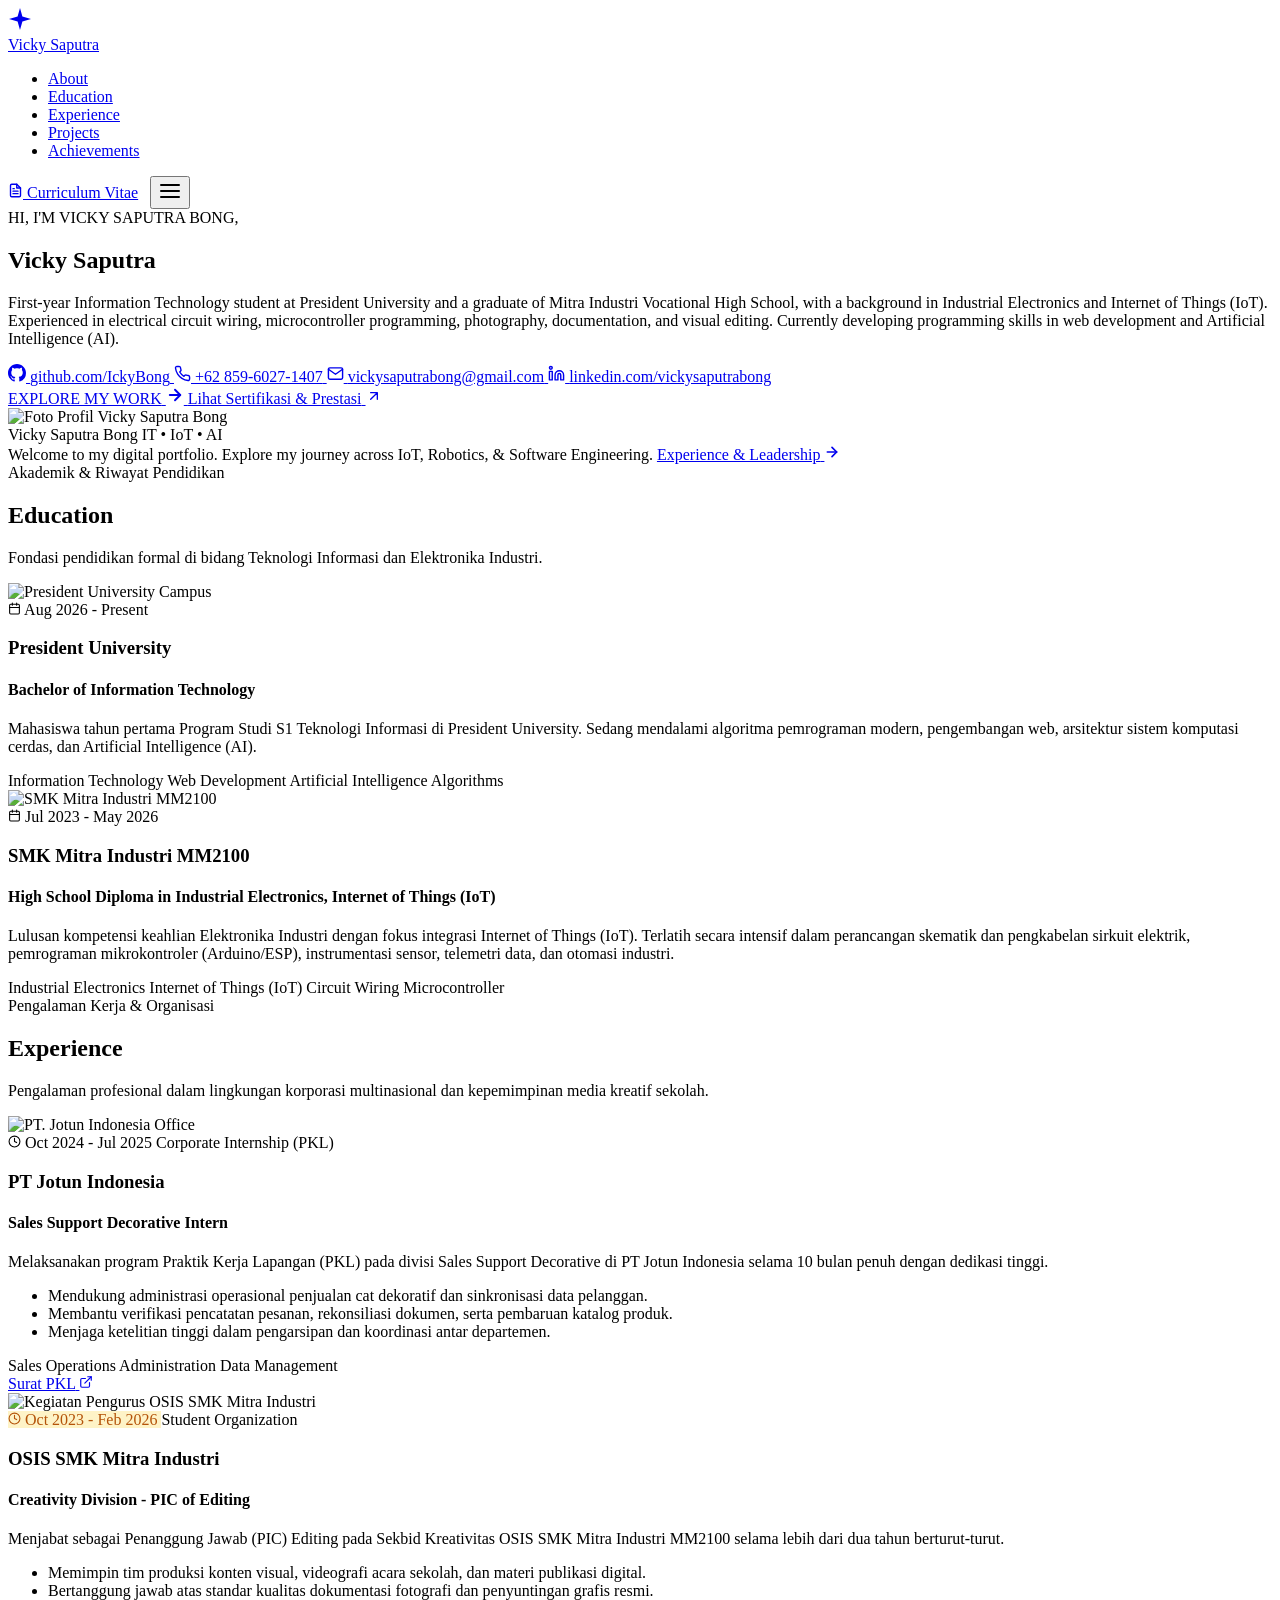
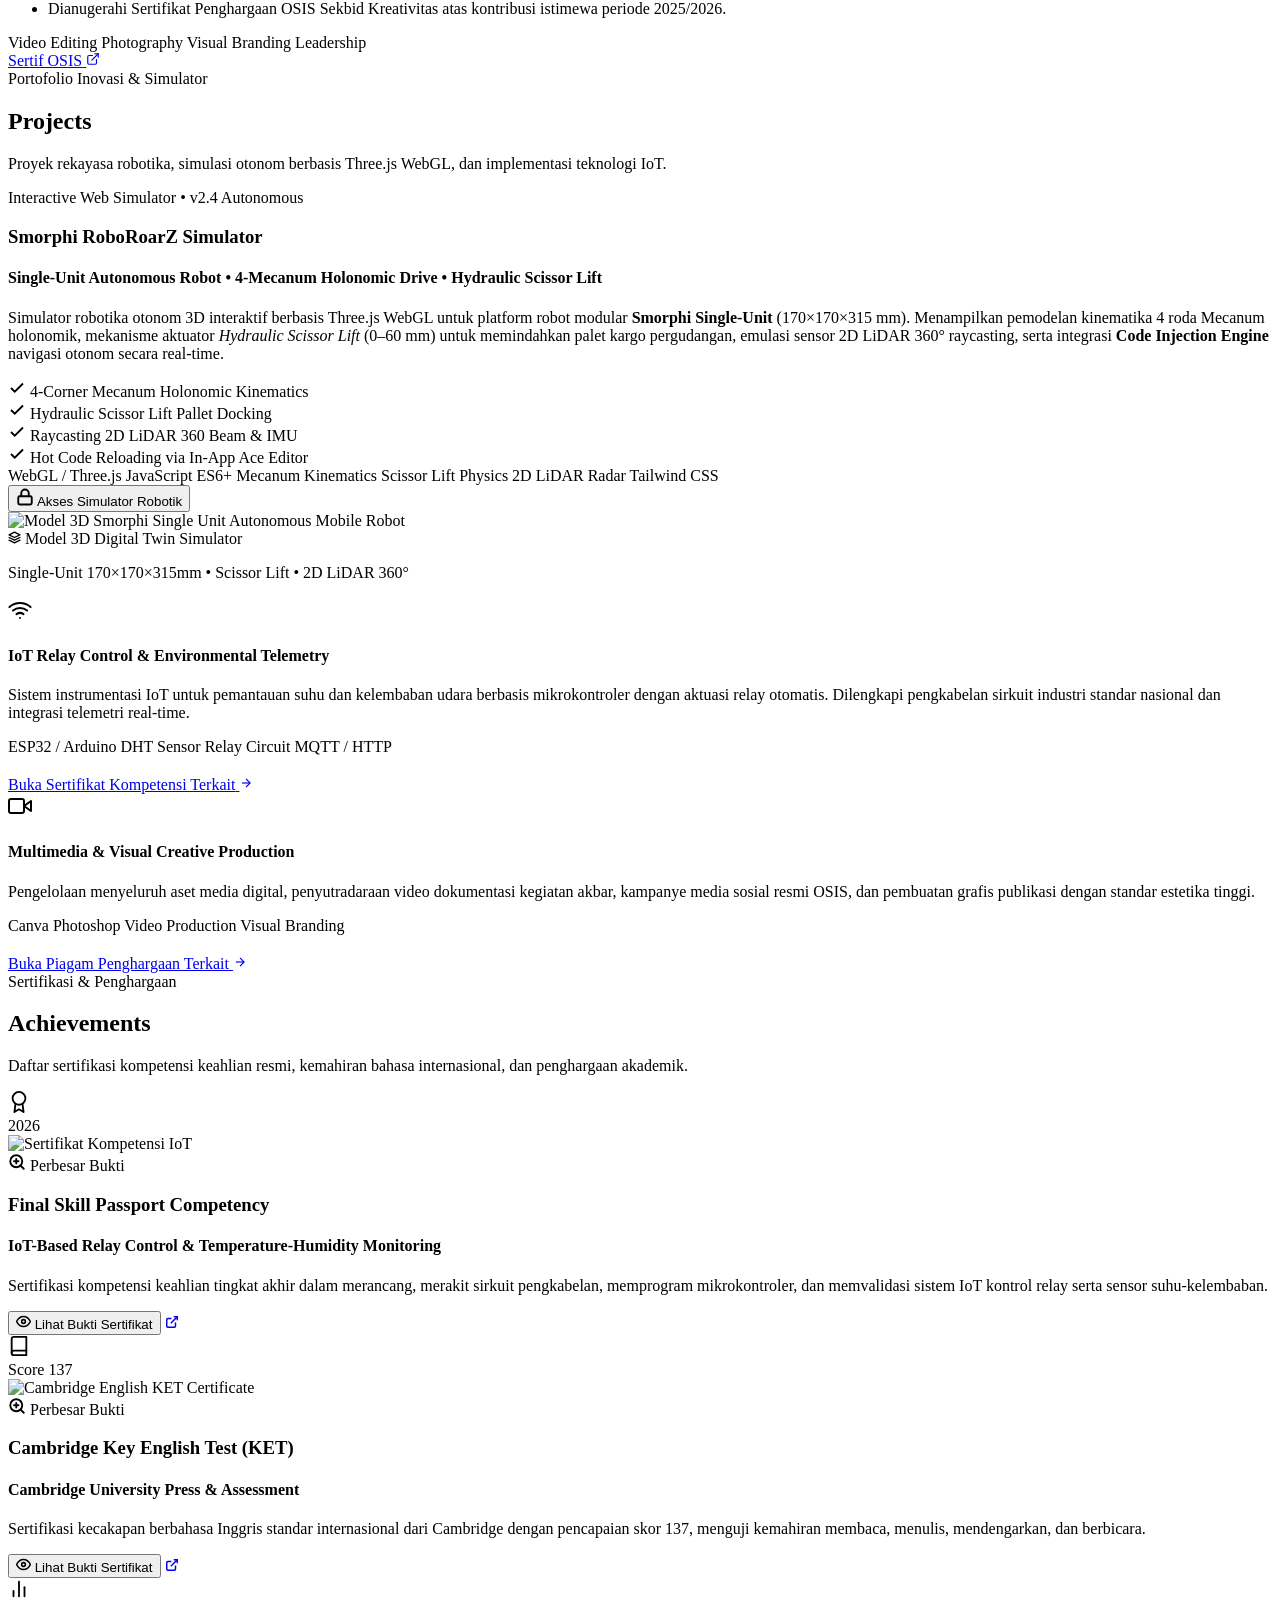
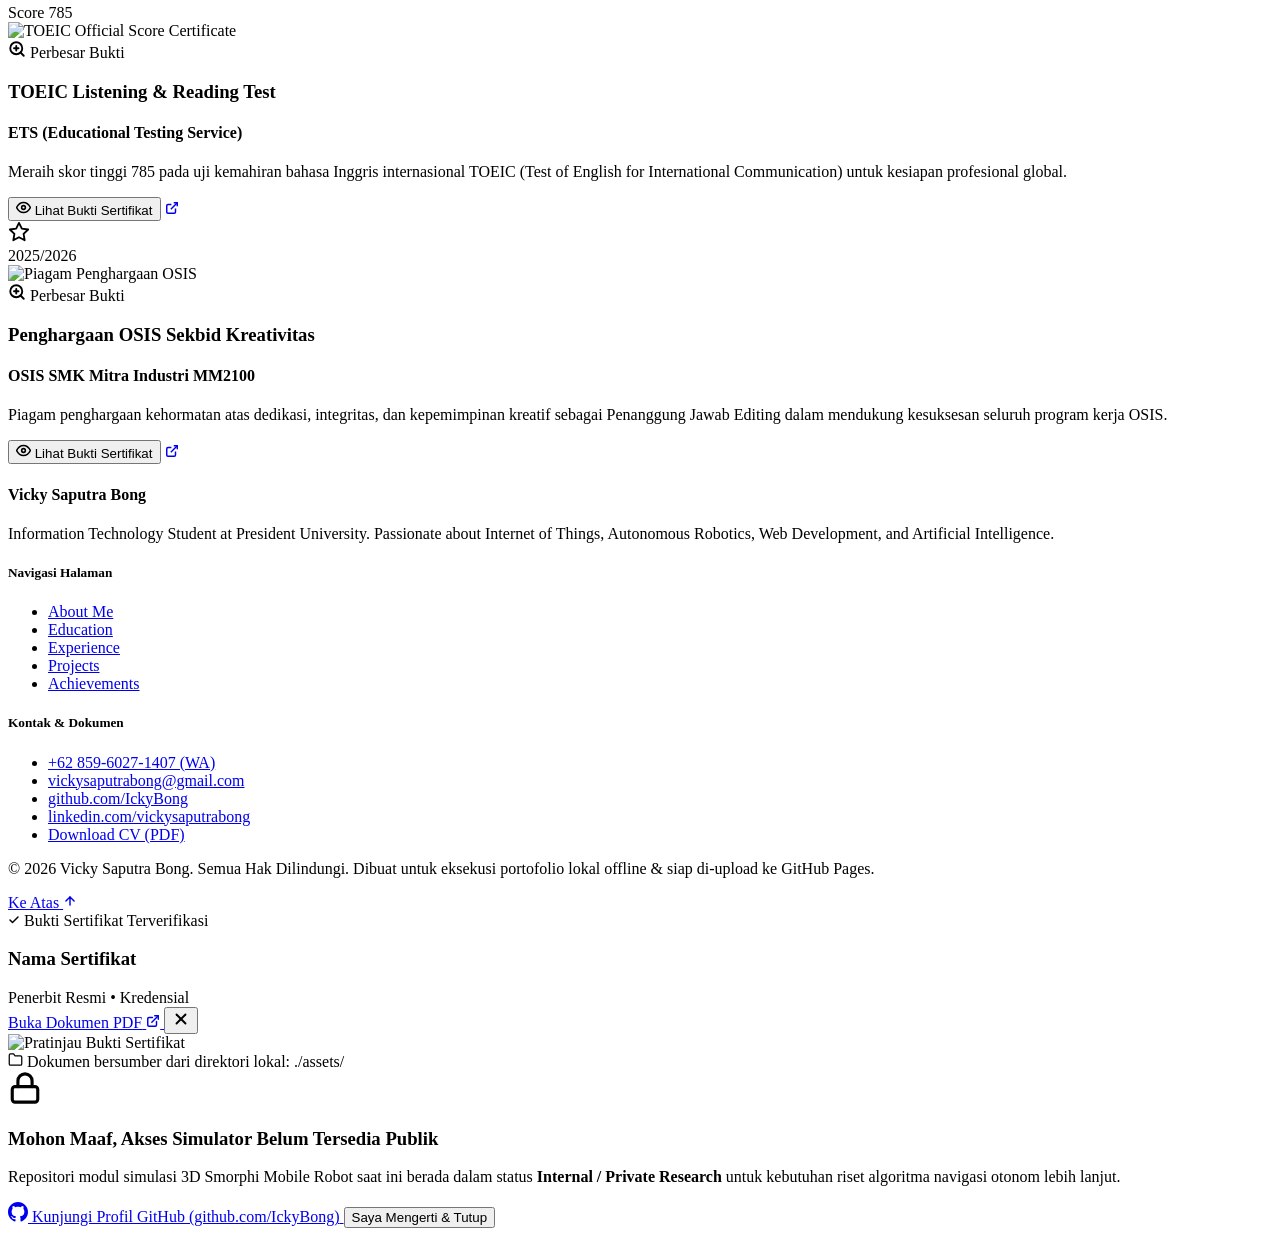
==== index.html @ eae45601 "Rename Portofolio_Vicky/index.html to index.html" ====
﻿<!DOCTYPE html>
<html lang="id">
<head>
  <meta charset="UTF-8">
  <meta name="viewport" content="width=device-width, initial-scale=1.0">
  <title>Vicky Saputra Bong | Portfolio</title>
  
  
  <meta name="description" content="Portfolio Website Vicky Saputra Bong - Information Technology student at President University with background in Industrial Electronics, IoT, Robotics, and Web Development.">
  <meta name="author" content="Vicky Saputra Bong">

  
  <link rel="preconnect" href="https://fonts.googleapis.com">
  <link rel="preconnect" href="https://fonts.gstatic.com" crossorigin>
  <link href="https://fonts.googleapis.com/css2?family=Plus+Jakarta+Sans:wght@400;500;600;700;800;900&display=swap" rel="stylesheet">

  
  <link rel="stylesheet" href="style.css">
</head>
<body>

  
  <nav class="navbar" id="mainNavbar">
    <div class="container nav-container">
      
      <a href="#about" class="nav-brand" title="Vicky Saputra Bong">
        <div class="brand-icon">
          
          <svg width="24" height="24" viewBox="0 0 24 24" fill="currentColor">
            <path d="M12 0L14.4 8.6L23 11L14.4 13.4L12 22L9.6 13.4L1 11L9.6 8.6L12 0Z"/>
          </svg>
        </div>
        <span>Vicky Saputra</span>
      </a>

      
      <ul class="nav-menu" id="navMenu">
        <li><a href="#about" class="nav-link active">About</a></li>
        <li><a href="#education" class="nav-link">Education</a></li>
        <li><a href="#experience" class="nav-link">Experience</a></li>
        <li><a href="#projects" class="nav-link">Projects</a></li>
        <li><a href="#achievements" class="nav-link">Achievements</a></li>
      </ul>

      
      <div style="display: flex; align-items: center; gap: 0.75rem;">
        <a href="./assets/CV.pdf" target="_blank" class="nav-cta-btn" title="Lihat Curriculum Vitae (PDF)">
          <svg width="15" height="15" viewBox="0 0 24 24" fill="none" stroke="currentColor" stroke-width="2.2" stroke-linecap="round" stroke-linejoin="round">
            <path d="M14 2H6a2 2 0 0 0-2 2v16a2 2 0 0 0 2 2h12a2 2 0 0 0 2-2V8z"/>
            <polyline points="14 2 14 8 20 8"/>
            <line x1="16" y1="13" x2="8" y2="13"/>
            <line x1="16" y1="17" x2="8" y2="17"/>
            <polyline points="10 9 9 9 8 9"/>
          </svg>
          <span>Curriculum Vitae</span>
        </a>

        
        <button class="mobile-toggle" id="mobileToggle" aria-label="Toggle navigation menu">
          <svg width="24" height="24" viewBox="0 0 24 24" fill="none" stroke="currentColor" stroke-width="2" stroke-linecap="round" stroke-linejoin="round">
            <line x1="3" y1="12" x2="21" y2="12"/>
            <line x1="3" y1="6" x2="21" y2="6"/>
            <line x1="3" y1="18" x2="21" y2="18"/>
          </svg>
        </button>
      </div>
    </div>
  </nav>

  
  <section class="hero-section" id="about">
    
    <div class="hero-star-accent" aria-hidden="true"></div>
    <div class="hero-star-accent-tail" aria-hidden="true"></div>

    <div class="container hero-grid">
      
      <div class="hero-content">
        <span class="hero-pretitle">HI, I'M VICKY SAPUTRA BONG,</span>
        <h1 class="hero-title">Vicky Saputra</h1>
        <p class="hero-description">
          First-year Information Technology student at President University and a graduate of Mitra Industri Vocational High School, with a background in Industrial Electronics and Internet of Things (IoT). Experienced in electrical circuit wiring, microcontroller programming, photography, documentation, and visual editing. Currently developing programming skills in web development and Artificial Intelligence (AI).
        </p>

        
        <div class="hero-contact-row">
          
          <a href="https://github.com/IckyBong" target="_blank" class="contact-pill" title="Kunjungi Profil GitHub">
            <svg width="18" height="18" viewBox="0 0 24 24" fill="currentColor">
              <path d="M12 0C5.37 0 0 5.37 0 12c0 5.31 3.435 9.795 8.205 11.385.6.105.825-.255.825-.57 0-.285-.015-1.23-.015-2.235-3.015.555-3.795-.735-4.035-1.41-.135-.345-.72-1.41-1.23-1.695-.42-.225-1.02-.78-.015-.795.945-.015 1.62.87 1.845 1.23 1.08 1.815 2.805 1.305 3.495.99.105-.78.42-1.305.765-1.605-2.67-.3-5.46-1.335-5.46-5.925 0-1.305.465-2.385 1.23-3.225-.12-.3-.54-1.53.12-3.18 0 0 1.005-.315 3.3 1.23.96-.27 1.98-.405 3-.405s2.04.135 3 .405c2.295-1.56 3.3-1.23 3.3-1.23.66 1.65.24 2.88.12 3.18.765.84 1.23 1.905 1.23 3.225 0 4.605-2.805 5.625-5.475 5.925.435.375.81 1.095.81 2.22 0 1.605-.015 2.895-.015 3.3 0 .315.225.69.825.57A12.02 12.02 0 0024 12c0-6.63-5.37-12-12-12z"/>
            </svg>
            <span>github.com/IckyBong</span>
          </a>

          
          <a href="https://wa.me/6285960271407" target="_blank" class="contact-pill" title="Hubungi via WhatsApp / Telepon">
            <svg width="17" height="17" viewBox="0 0 24 24" fill="none" stroke="currentColor" stroke-width="2" stroke-linecap="round" stroke-linejoin="round">
              <path d="M22 16.92v3a2 2 0 0 1-2.18 2 19.79 19.79 0 0 1-8.63-3.07 19.5 19.5 0 0 1-6-6 19.79 19.79 0 0 1-3.07-8.67A2 2 0 0 1 4.11 2h3a2 2 0 0 1 2 1.72 12.84 12.84 0 0 0 .7 2.81 2 2 0 0 1-.45 2.11L8.09 9.91a16 16 0 0 0 6 6l1.27-1.27a2 2 0 0 1 2.11-.45 12.84 12.84 0 0 0 2.81.7A2 2 0 0 1 22 16.92z"/>
            </svg>
            <span>+62 859-6027-1407</span>
          </a>

          
          <a href="mailto:vickysaputrabong@gmail.com" class="contact-pill" title="Kirim Email">
            <svg width="17" height="17" viewBox="0 0 24 24" fill="none" stroke="currentColor" stroke-width="2" stroke-linecap="round" stroke-linejoin="round">
              <path d="M4 4h16c1.1 0 2 .9 2 2v12c0 1.1-.9 2-2 2H4c-1.1 0-2-.9-2-2V6c0-1.1.9-2 2-2z"/>
              <polyline points="22,6 12,13 2,6"/>
            </svg>
            <span>vickysaputrabong@gmail.com</span>
          </a>

          
          <a href="https://linkedin.com/vickysaputrabong" target="_blank" class="contact-pill" title="Kunjungi Profil LinkedIn">
            <svg width="17" height="17" viewBox="0 0 24 24" fill="none" stroke="currentColor" stroke-width="2" stroke-linecap="round" stroke-linejoin="round">
              <path d="M16 8a6 6 0 0 1 6 6v7h-4v-7a2 2 0 0 0-2-2 2 2 0 0 0-2 2v7h-4v-7a6 6 0 0 1 6-6z"/>
              <rect x="2" y="9" width="4" height="12"/>
              <circle cx="4" cy="4" r="2"/>
            </svg>
            <span>linkedin.com/vickysaputrabong</span>
          </a>
        </div>

        
        <div class="hero-cta-group">
          <a href="#projects" class="btn-primary-dark">
            <span>EXPLORE MY WORK</span>
            <svg width="18" height="18" viewBox="0 0 24 24" fill="none" stroke="currentColor" stroke-width="2.5" stroke-linecap="round" stroke-linejoin="round">
              <line x1="5" y1="12" x2="19" y2="12"/>
              <polyline points="12 5 19 12 12 19"/>
            </svg>
          </a>

          <a href="#achievements" class="btn-link-action">
            <span>Lihat Sertifikasi & Prestasi</span>
            <svg width="16" height="16" viewBox="0 0 24 24" fill="none" stroke="currentColor" stroke-width="2" stroke-linecap="round" stroke-linejoin="round">
              <path d="M7 17l9.2-9.2M17 17V7H7"/>
            </svg>
          </a>
        </div>
      </div>

      
      <div class="hero-photo-wrapper">
        <div class="photo-card-tilt">
          <div class="photo-img-container">
            
            <img 
              src="./assets/Foto Vicky.jpg" 
              alt="Foto Profil Vicky Saputra Bong" 
              class="profile-img"
              onerror="this.onerror=null; this.src='./assets/Foto Vicky.jpeg';"
            />
          </div>
          <div class="photo-badge-label">
            <span class="name">Vicky Saputra Bong</span>
            <span class="badge">IT &bull; IoT &bull; AI</span>
          </div>
        </div>
      </div>
    </div>
  </section>

  
  <div class="banner-ribbon">
    <div class="container banner-ribbon-content">
      <span>Welcome to my digital portfolio. Explore my journey across IoT, Robotics, &amp; Software Engineering.</span>
      <a href="#experience" class="banner-link">
        <span>Experience &amp; Leadership</span>
        <svg width="16" height="16" viewBox="0 0 24 24" fill="none" stroke="currentColor" stroke-width="2.5" stroke-linecap="round" stroke-linejoin="round">
          <line x1="5" y1="12" x2="19" y2="12"/>
          <polyline points="12 5 19 12 12 19"/>
        </svg>
      </a>
    </div>
  </div>

  
  <section class="section-education" id="education">
    <div class="container">
      <div class="section-header">
        <span class="section-tag">Akademik &amp; Riwayat Pendidikan</span>
        <h2 class="section-title">Education</h2>
        <p class="section-subtitle">Fondasi pendidikan formal di bidang Teknologi Informasi dan Elektronika Industri.</p>
      </div>

      <div class="education-grid">
        
        <article class="edu-card">
          <div class="edu-img-wrap">
            
            <img 
              src="./assets/President University.png" 
              alt="President University Campus" 
              class="edu-img"
              onerror="this.onerror=null; this.src='./assets/President University.jpg';"
            />
          </div>
          <div class="edu-body">
            <span class="edu-time-badge">
              <svg width="13" height="13" viewBox="0 0 24 24" fill="none" stroke="currentColor" stroke-width="2" stroke-linecap="round" stroke-linejoin="round">
                <rect x="3" y="4" width="18" height="18" rx="2" ry="2"/>
                <line x1="16" y1="2" x2="16" y2="6"/>
                <line x1="8" y1="2" x2="8" y2="6"/>
                <line x1="3" y1="10" x2="21" y2="10"/>
              </svg>
              Aug 2026 - Present
            </span>
            <h3 class="edu-title">President University</h3>
            <h4 class="edu-degree">Bachelor of Information Technology</h4>
            <p class="edu-desc">
              Mahasiswa tahun pertama Program Studi S1 Teknologi Informasi di President University. Sedang mendalami algoritma pemrograman modern, pengembangan web, arsitektur sistem komputasi cerdas, dan Artificial Intelligence (AI).
            </p>
            <div class="skills-pill-group">
              <span class="skill-pill">Information Technology</span>
              <span class="skill-pill">Web Development</span>
              <span class="skill-pill">Artificial Intelligence</span>
              <span class="skill-pill">Algorithms</span>
            </div>
          </div>
        </article>

        
        <article class="edu-card">
          <div class="edu-img-wrap">
            
            <img 
              src="./assets/SMK Mitra Industri MM2100.jpeg" 
              alt="SMK Mitra Industri MM2100" 
              class="edu-img"
              onerror="this.onerror=null; this.src='./assets/SMK Mitra Industri MM2100.jpg';"
            />
          </div>
          <div class="edu-body">
            <span class="edu-time-badge">
              <svg width="13" height="13" viewBox="0 0 24 24" fill="none" stroke="currentColor" stroke-width="2" stroke-linecap="round" stroke-linejoin="round">
                <rect x="3" y="4" width="18" height="18" rx="2" ry="2"/>
                <line x1="16" y1="2" x2="16" y2="6"/>
                <line x1="8" y1="2" x2="8" y2="6"/>
                <line x1="3" y1="10" x2="21" y2="10"/>
              </svg>
              Jul 2023 - May 2026
            </span>
            <h3 class="edu-title">SMK Mitra Industri MM2100</h3>
            <h4 class="edu-degree">High School Diploma in Industrial Electronics, Internet of Things (IoT)</h4>
            <p class="edu-desc">
              Lulusan kompetensi keahlian Elektronika Industri dengan fokus integrasi Internet of Things (IoT). Terlatih secara intensif dalam perancangan skematik dan pengkabelan sirkuit elektrik, pemrograman mikrokontroler (Arduino/ESP), instrumentasi sensor, telemetri data, dan otomasi industri.
            </p>
            <div class="skills-pill-group">
              <span class="skill-pill">Industrial Electronics</span>
              <span class="skill-pill">Internet of Things (IoT)</span>
              <span class="skill-pill">Circuit Wiring</span>
              <span class="skill-pill">Microcontroller</span>
            </div>
          </div>
        </article>
      </div>
    </div>
  </section>

  
  <section class="section-experience" id="experience">
    <div class="container">
      <div class="section-header">
        <span class="section-tag">Pengalaman Kerja &amp; Organisasi</span>
        <h2 class="section-title">Experience</h2>
        <p class="section-subtitle">Pengalaman profesional dalam lingkungan korporasi multinasional dan kepemimpinan media kreatif sekolah.</p>
      </div>

      <div class="experience-grid">
        
        <article class="exp-card">
          <div class="exp-img-wrap">
            
            <img 
              src="./assets/PT. Jotun Indonesia.png" 
              alt="PT. Jotun Indonesia Office" 
              class="exp-img"
              onerror="this.onerror=null; this.src='./assets/PT. Jotun Indonesia.jpg';"
            />
          </div>
          <div class="exp-body">
            <div class="exp-meta-header">
              <span class="exp-time-badge">
                <svg width="13" height="13" viewBox="0 0 24 24" fill="none" stroke="currentColor" stroke-width="2" stroke-linecap="round" stroke-linejoin="round">
                  <circle cx="12" cy="12" r="10"/>
                  <polyline points="12 6 12 12 16 14"/>
                </svg>
                Oct 2024 - Jul 2025
              </span>
              <span class="exp-type-tag">Corporate Internship (PKL)</span>
            </div>
            
            <h3 class="exp-org">PT Jotun Indonesia</h3>
            <h4 class="exp-role">Sales Support Decorative Intern</h4>
            <p class="exp-desc">
              Melaksanakan program Praktik Kerja Lapangan (PKL) pada divisi Sales Support Decorative di PT Jotun Indonesia selama 10 bulan penuh dengan dedikasi tinggi.
            </p>
            
            <ul class="exp-highlights">
              <li>Mendukung administrasi operasional penjualan cat dekoratif dan sinkronisasi data pelanggan.</li>
              <li>Membantu verifikasi pencatatan pesanan, rekonsiliasi dokumen, serta pembaruan katalog produk.</li>
              <li>Menjaga ketelitian tinggi dalam pengarsipan dan koordinasi antar departemen.</li>
            </ul>

            <div class="exp-footer">
              <div class="skills-pill-group">
                <span class="skill-pill">Sales Operations</span>
                <span class="skill-pill">Administration</span>
                <span class="skill-pill">Data Management</span>
              </div>
              
              <a href="./assets/Surat Keterangan PKL Vicky.pdf" target="_blank" class="exp-doc-link" title="Buka Surat Keterangan PKL PT Jotun">
                <span>Surat PKL</span>
                <svg width="14" height="14" viewBox="0 0 24 24" fill="none" stroke="currentColor" stroke-width="2" stroke-linecap="round" stroke-linejoin="round">
                  <path d="M18 13v6a2 2 0 0 1-2 2H5a2 2 0 0 1-2-2V8a2 2 0 0 1 2-2h6"/>
                  <polyline points="15 3 21 3 21 9"/>
                  <line x1="10" y1="14" x2="21" y2="3"/>
                </svg>
              </a>
            </div>
          </div>
        </article>

        
        <article class="exp-card">
          <div class="exp-img-wrap">
            
            <img 
              src="./assets/OSIS.jpeg" 
              alt="Kegiatan Pengurus OSIS SMK Mitra Industri" 
              class="exp-img"
              onerror="this.onerror=null; this.src='./assets/OSIS.jpg';"
            />
          </div>
          <div class="exp-body">
            <div class="exp-meta-header">
              <span class="exp-time-badge" style="background-color: #FEF3C7; color: #B45309;">
                <svg width="13" height="13" viewBox="0 0 24 24" fill="none" stroke="currentColor" stroke-width="2" stroke-linecap="round" stroke-linejoin="round">
                  <circle cx="12" cy="12" r="10"/>
                  <polyline points="12 6 12 12 16 14"/>
                </svg>
                Oct 2023 - Feb 2026
              </span>
              <span class="exp-type-tag">Student Organization</span>
            </div>
            
            <h3 class="exp-org">OSIS SMK Mitra Industri</h3>
            <h4 class="exp-role">Creativity Division - PIC of Editing</h4>
            <p class="exp-desc">
              Menjabat sebagai Penanggung Jawab (PIC) Editing pada Sekbid Kreativitas OSIS SMK Mitra Industri MM2100 selama lebih dari dua tahun berturut-turut.
            </p>
            
            <ul class="exp-highlights">
              <li>Memimpin tim produksi konten visual, videografi acara sekolah, dan materi publikasi digital.</li>
              <li>Bertanggung jawab atas standar kualitas dokumentasi fotografi dan penyuntingan grafis resmi.</li>
              <li>Dianugerahi Sertifikat Penghargaan OSIS Sekbid Kreativitas atas kontribusi istimewa periode 2025/2026.</li>
            </ul>

            <div class="exp-footer">
              <div class="skills-pill-group">
                <span class="skill-pill">Video Editing</span>
                <span class="skill-pill">Photography</span>
                <span class="skill-pill">Visual Branding</span>
                <span class="skill-pill">Leadership</span>
              </div>
              
              <a href="./assets/Sertif OSIS Vicky.pdf" target="_blank" class="exp-doc-link" title="Buka Sertifikat Penghargaan OSIS">
                <span>Sertif OSIS</span>
                <svg width="14" height="14" viewBox="0 0 24 24" fill="none" stroke="currentColor" stroke-width="2" stroke-linecap="round" stroke-linejoin="round">
                  <path d="M18 13v6a2 2 0 0 1-2 2H5a2 2 0 0 1-2-2V8a2 2 0 0 1 2-2h6"/>
                  <polyline points="15 3 21 3 21 9"/>
                  <line x1="10" y1="14" x2="21" y2="3"/>
                </svg>
              </a>
            </div>
          </div>
        </article>
      </div>
    </div>
  </section>

  
  <section class="section-projects" id="projects">
    <div class="container">
      <div class="section-header">
        <span class="section-tag yellow-tag">Portofolio Inovasi &amp; Simulator</span>
        <h2 class="section-title">Projects</h2>
        <p class="section-subtitle">Proyek rekayasa robotika, simulasi otonom berbasis Three.js WebGL, dan implementasi teknologi IoT.</p>
      </div>

      
      <div class="featured-project-card">
        
        <div class="proj-content">
          <div class="proj-status-badge">
            <span class="pulse-dot"></span>
            <span>Interactive Web Simulator &bull; v2.4 Autonomous</span>
          </div>

          <h3 class="proj-title">Smorphi RoboRoarZ Simulator</h3>
          <h4 class="proj-subtitle">Single-Unit Autonomous Robot &bull; 4-Mecanum Holonomic Drive &bull; Hydraulic Scissor Lift</h4>
          
          <p class="proj-desc">
            Simulator robotika otonom 3D interaktif berbasis Three.js WebGL untuk platform robot modular <strong>Smorphi Single-Unit</strong> (170&times;170&times;315 mm). Menampilkan pemodelan kinematika 4 roda Mecanum holonomik, mekanisme aktuator <em>Hydraulic Scissor Lift</em> (0&ndash;60 mm) untuk memindahkan palet kargo pergudangan, emulasi sensor 2D LiDAR 360&deg; raycasting, serta integrasi <strong>Code Injection Engine</strong> navigasi otonom secara real-time.
          </p>

          <div class="proj-features-grid">
            <div class="proj-feat-item">
              <svg width="18" height="18" viewBox="0 0 24 24" fill="none" stroke="currentColor" stroke-width="2.5">
                <polyline points="20 6 9 17 4 12"/>
              </svg>
              <span>4-Corner Mecanum Holonomic Kinematics</span>
            </div>
            <div class="proj-feat-item">
              <svg width="18" height="18" viewBox="0 0 24 24" fill="none" stroke="currentColor" stroke-width="2.5">
                <polyline points="20 6 9 17 4 12"/>
              </svg>
              <span>Hydraulic Scissor Lift Pallet Docking</span>
            </div>
            <div class="proj-feat-item">
              <svg width="18" height="18" viewBox="0 0 24 24" fill="none" stroke="currentColor" stroke-width="2.5">
                <polyline points="20 6 9 17 4 12"/>
              </svg>
              <span>Raycasting 2D LiDAR 360 Beam &amp; IMU</span>
            </div>
            <div class="proj-feat-item">
              <svg width="18" height="18" viewBox="0 0 24 24" fill="none" stroke="currentColor" stroke-width="2.5">
                <polyline points="20 6 9 17 4 12"/>
              </svg>
              <span>Hot Code Reloading via In-App Ace Editor</span>
            </div>
          </div>

          <div class="proj-tech-stack">
            <span class="proj-tech-tag">WebGL / Three.js</span>
            <span class="proj-tech-tag">JavaScript ES6+</span>
            <span class="proj-tech-tag">Mecanum Kinematics</span>
            <span class="proj-tech-tag">Scissor Lift Physics</span>
            <span class="proj-tech-tag">2D LiDAR Radar</span>
            <span class="proj-tech-tag">Tailwind CSS</span>
          </div>

          <div class="proj-action-group">
            
            <button 
              type="button" 
              class="btn-launch-sim" 
              onclick="openSimulatorNoticeModal()"
              title="Informasi Status Akses Simulator"
            >
              <svg width="18" height="18" viewBox="0 0 24 24" fill="none" stroke="currentColor" stroke-width="2.5" stroke-linecap="round" stroke-linejoin="round">
                <rect x="3" y="11" width="18" height="11" rx="2" ry="2"/>
                <path d="M7 11V7a5 5 0 0 1 10 0v4"/>
              </svg>
              <span>Akses Simulator Robotik</span>
            </button>
          </div>
        </div>

        
        <div class="proj-preview-pane">
          <div class="proj-photo-wrap">
            <img 
              src="./assets/smorphi_model3d.png" 
              alt="Model 3D Smorphi Single Unit Autonomous Mobile Robot" 
              class="proj-photo-img" 
            />
            <div class="proj-photo-overlay">
              <div class="proj-photo-info">
                <span class="proj-photo-tag">
                  <svg width="13" height="13" viewBox="0 0 24 24" fill="none" stroke="currentColor" stroke-width="2.5" stroke-linecap="round" stroke-linejoin="round">
                    <polygon points="12 2 2 7 12 12 22 7 12 2"/>
                    <polyline points="2 17 12 22 22 17"/>
                    <polyline points="2 12 12 17 22 12"/>
                  </svg>
                  Model 3D Digital Twin Simulator
                </span>
                <p class="proj-photo-caption">Single-Unit 170&times;170&times;315mm &bull; Scissor Lift &bull; 2D LiDAR 360&deg;</p>
              </div>
            </div>
          </div>
        </div>
      </div>

      
      <div class="secondary-projects-grid">
        
        <article class="card-project-sub">
          <div class="proj-icon icon-iot">
            <svg width="24" height="24" viewBox="0 0 24 24" fill="none" stroke="currentColor" stroke-width="2" stroke-linecap="round" stroke-linejoin="round">
              <path d="M5 12.55a11 11 0 0 1 14.08 0"/>
              <path d="M1.42 9a16 16 0 0 1 21.16 0"/>
              <path d="M8.53 16.11a6 6 0 0 1 6.95 0"/>
              <line x1="12" y1="20" x2="12.01" y2="20"/>
            </svg>
          </div>
          <h4 class="sub-proj-title">IoT Relay Control &amp; Environmental Telemetry</h4>
          <p class="sub-proj-desc">
            Sistem instrumentasi IoT untuk pemantauan suhu dan kelembaban udara berbasis mikrokontroler dengan aktuasi relay otomatis. Dilengkapi pengkabelan sirkuit industri standar nasional dan integrasi telemetri real-time.
          </p>
          <div class="skills-pill-group" style="margin-bottom: 1.25rem;">
            <span class="skill-pill">ESP32 / Arduino</span>
            <span class="skill-pill">DHT Sensor</span>
            <span class="skill-pill">Relay Circuit</span>
            <span class="skill-pill">MQTT / HTTP</span>
          </div>
          <a href="./assets/Sertifikat Kompetensi IoT.pdf" target="_blank" class="exp-doc-link">
            <span>Buka Sertifikat Kompetensi Terkait</span>
            <svg width="14" height="14" viewBox="0 0 24 24" fill="none" stroke="currentColor" stroke-width="2">
              <line x1="5" y1="12" x2="19" y2="12"/>
              <polyline points="12 5 19 12 12 19"/>
            </svg>
          </a>
        </article>

        
        <article class="card-project-sub">
          <div class="proj-icon icon-media">
            <svg width="24" height="24" viewBox="0 0 24 24" fill="none" stroke="currentColor" stroke-width="2" stroke-linecap="round" stroke-linejoin="round">
              <polygon points="23 7 16 12 23 17 23 7"/>
              <rect x="1" y="5" width="15" height="14" rx="2" ry="2"/>
            </svg>
          </div>
          <h4 class="sub-proj-title">Multimedia &amp; Visual Creative Production</h4>
          <p class="sub-proj-desc">
            Pengelolaan menyeluruh aset media digital, penyutradaraan video dokumentasi kegiatan akbar, kampanye media sosial resmi OSIS, dan pembuatan grafis publikasi dengan standar estetika tinggi.
          </p>
          <div class="skills-pill-group" style="margin-bottom: 1.25rem;">
            <span class="skill-pill">Canva</span>
            <span class="skill-pill">Photoshop</span>
            <span class="skill-pill">Video Production</span>
            <span class="skill-pill">Visual Branding</span>
          </div>
          <a href="./assets/Sertif OSIS Vicky.pdf" target="_blank" class="exp-doc-link">
            <span>Buka Piagam Penghargaan Terkait</span>
            <svg width="14" height="14" viewBox="0 0 24 24" fill="none" stroke="currentColor" stroke-width="2">
              <line x1="5" y1="12" x2="19" y2="12"/>
              <polyline points="12 5 19 12 12 19"/>
            </svg>
          </a>
        </article>
      </div>
    </div>
  </section>

  
  <section class="section-achievements" id="achievements">
    <div class="container">
      <div class="section-header">
        <span class="section-tag">Sertifikasi &amp; Penghargaan</span>
        <h2 class="section-title">Achievements</h2>
        <p class="section-subtitle">Daftar sertifikasi kompetensi keahlian resmi, kemahiran bahasa internasional, dan penghargaan akademik.</p>
      </div>

      <div class="achievements-grid">
        
        <article class="achievement-card">
          <div class="achievement-top">
            <div class="achievement-icon-wrap gold">
              <svg width="22" height="22" viewBox="0 0 24 24" fill="none" stroke="currentColor" stroke-width="2" stroke-linecap="round" stroke-linejoin="round">
                <circle cx="12" cy="8" r="7"/>
                <polyline points="8.21 13.89 7 23 12 20 17 23 15.79 13.88"/>
              </svg>
            </div>
            <span class="achievement-year">2026</span>
          </div>

          
          <div class="achievement-thumb-wrap" onclick="openCertificateModal('./assets/Sertifikat Kompetensi IoT.png', './assets/Sertifikat Kompetensi IoT.pdf', 'Final Skill Passport Competency - IoT', 'SMK Mitra Industri MM2100 &bull; Tahun 2026')" title="Klik untuk memperbesar bukti sertifikat">
            <img src="./assets/Sertifikat Kompetensi IoT.png" alt="Sertifikat Kompetensi IoT" class="achievement-thumb" loading="lazy">
            <div class="achievement-thumb-overlay">
              <svg width="18" height="18" viewBox="0 0 24 24" fill="none" stroke="currentColor" stroke-width="2.5" stroke-linecap="round" stroke-linejoin="round">
                <circle cx="11" cy="11" r="8"/>
                <line x1="21" y1="21" x2="16.65" y2="16.65"/>
                <line x1="11" y1="8" x2="11" y2="14"/>
                <line x1="8" y1="11" x2="14" y2="11"/>
              </svg>
              <span>Perbesar Bukti</span>
            </div>
          </div>

          <h3 class="achievement-title">Final Skill Passport Competency</h3>
          <h4 class="achievement-issuer">IoT-Based Relay Control &amp; Temperature-Humidity Monitoring</h4>
          <p class="achievement-desc">
            Sertifikasi kompetensi keahlian tingkat akhir dalam merancang, merakit sirkuit pengkabelan, memprogram mikrokontroler, dan memvalidasi sistem IoT kontrol relay serta sensor suhu-kelembaban.
          </p>
          <div class="achievement-actions">
            <button 
              type="button"
              class="btn-show-certificate" 
              onclick="openCertificateModal('./assets/Sertifikat Kompetensi IoT.png', './assets/Sertifikat Kompetensi IoT.pdf', 'Final Skill Passport Competency - IoT', 'SMK Mitra Industri MM2100 &bull; Tahun 2026')"
              title="Tampilkan Jendela Popup Bukti Sertifikat"
            >
              <svg width="15" height="15" viewBox="0 0 24 24" fill="none" stroke="currentColor" stroke-width="2.5" stroke-linecap="round" stroke-linejoin="round">
                <path d="M1 12s4-8 11-8 11 8 11 8-4 8-11 8-11-8-11-8z"/>
                <circle cx="12" cy="12" r="3"/>
              </svg>
              <span>Lihat Bukti Sertifikat</span>
            </button>
            <a href="./assets/Sertifikat Kompetensi IoT.pdf" target="_blank" class="btn-cert-ext" title="Buka Dokumen PDF di Tab Baru">
              <svg width="14" height="14" viewBox="0 0 24 24" fill="none" stroke="currentColor" stroke-width="2.5">
                <path d="M18 13v6a2 2 0 0 1-2 2H5a2 2 0 0 1-2-2V8a2 2 0 0 1 2-2h6"/>
                <polyline points="15 3 21 3 21 9"/>
                <line x1="10" y1="14" x2="21" y2="3"/>
              </svg>
            </a>
          </div>
        </article>

        
        <article class="achievement-card">
          <div class="achievement-top">
            <div class="achievement-icon-wrap">
              <svg width="22" height="22" viewBox="0 0 24 24" fill="none" stroke="currentColor" stroke-width="2" stroke-linecap="round" stroke-linejoin="round">
                <path d="M4 19.5A2.5 2.5 0 0 1 6.5 17H20"/>
                <path d="M6.5 2H20v20H6.5A2.5 2.5 0 0 1 4 19.5v-15A2.5 2.5 0 0 1 6.5 2z"/>
              </svg>
            </div>
            <span class="achievement-year">Score 137</span>
          </div>

          
          <div class="achievement-thumb-wrap" onclick="openCertificateModal('./assets/Cambridge Vicky 2026.png', './assets/Cambridge Vicky 2026.pdf', 'Cambridge Key English Test (KET)', 'Cambridge University Press &amp; Assessment &bull; Score 137')" title="Klik untuk memperbesar bukti sertifikat">
            <img src="./assets/Cambridge Vicky 2026.png" alt="Cambridge English KET Certificate" class="achievement-thumb" loading="lazy">
            <div class="achievement-thumb-overlay">
              <svg width="18" height="18" viewBox="0 0 24 24" fill="none" stroke="currentColor" stroke-width="2.5" stroke-linecap="round" stroke-linejoin="round">
                <circle cx="11" cy="11" r="8"/>
                <line x1="21" y1="21" x2="16.65" y2="16.65"/>
                <line x1="11" y1="8" x2="11" y2="14"/>
                <line x1="8" y1="11" x2="14" y2="11"/>
              </svg>
              <span>Perbesar Bukti</span>
            </div>
          </div>

          <h3 class="achievement-title">Cambridge Key English Test (KET)</h3>
          <h4 class="achievement-issuer">Cambridge University Press &amp; Assessment</h4>
          <p class="achievement-desc">
            Sertifikasi kecakapan berbahasa Inggris standar internasional dari Cambridge dengan pencapaian skor 137, menguji kemahiran membaca, menulis, mendengarkan, dan berbicara.
          </p>
          <div class="achievement-actions">
            <button 
              type="button"
              class="btn-show-certificate" 
              onclick="openCertificateModal('./assets/Cambridge Vicky 2026.png', './assets/Cambridge Vicky 2026.pdf', 'Cambridge Key English Test (KET)', 'Cambridge University Press &amp; Assessment &bull; Score 137')"
              title="Tampilkan Jendela Popup Bukti Sertifikat"
            >
              <svg width="15" height="15" viewBox="0 0 24 24" fill="none" stroke="currentColor" stroke-width="2.5" stroke-linecap="round" stroke-linejoin="round">
                <path d="M1 12s4-8 11-8 11 8 11 8-4 8-11 8-11-8-11-8z"/>
                <circle cx="12" cy="12" r="3"/>
              </svg>
              <span>Lihat Bukti Sertifikat</span>
            </button>
            <a href="./assets/Cambridge Vicky 2026.pdf" target="_blank" class="btn-cert-ext" title="Buka Dokumen PDF di Tab Baru">
              <svg width="14" height="14" viewBox="0 0 24 24" fill="none" stroke="currentColor" stroke-width="2.5">
                <path d="M18 13v6a2 2 0 0 1-2 2H5a2 2 0 0 1-2-2V8a2 2 0 0 1 2-2h6"/>
                <polyline points="15 3 21 3 21 9"/>
                <line x1="10" y1="14" x2="21" y2="3"/>
              </svg>
            </a>
          </div>
        </article>

        
        <article class="achievement-card">
          <div class="achievement-top">
            <div class="achievement-icon-wrap purple">
              <svg width="22" height="22" viewBox="0 0 24 24" fill="none" stroke="currentColor" stroke-width="2" stroke-linecap="round" stroke-linejoin="round">
                <line x1="18" y1="20" x2="18" y2="10"/>
                <line x1="12" y1="20" x2="12" y2="4"/>
                <line x1="6" y1="20" x2="6" y2="14"/>
              </svg>
            </div>
            <span class="achievement-year">Score 785</span>
          </div>

          
          <div class="achievement-thumb-wrap" onclick="openCertificateModal('./assets/TOEIC.png', './assets/TOEIC.pdf', 'TOEIC Listening &amp; Reading Test', 'ETS (Educational Testing Service) &bull; Score 785')" title="Klik untuk memperbesar bukti sertifikat">
            <img src="./assets/TOEIC.png" alt="TOEIC Official Score Certificate" class="achievement-thumb" loading="lazy">
            <div class="achievement-thumb-overlay">
              <svg width="18" height="18" viewBox="0 0 24 24" fill="none" stroke="currentColor" stroke-width="2.5" stroke-linecap="round" stroke-linejoin="round">
                <circle cx="11" cy="11" r="8"/>
                <line x1="21" y1="21" x2="16.65" y2="16.65"/>
                <line x1="11" y1="8" x2="11" y2="14"/>
                <line x1="8" y1="11" x2="14" y2="11"/>
              </svg>
              <span>Perbesar Bukti</span>
            </div>
          </div>

          <h3 class="achievement-title">TOEIC Listening &amp; Reading Test</h3>
          <h4 class="achievement-issuer">ETS (Educational Testing Service)</h4>
          <p class="achievement-desc">
            Meraih skor tinggi 785 pada uji kemahiran bahasa Inggris internasional TOEIC (Test of English for International Communication) untuk kesiapan profesional global.
          </p>
          <div class="achievement-actions">
            <button 
              type="button"
              class="btn-show-certificate" 
              onclick="openCertificateModal('./assets/TOEIC.png', './assets/TOEIC.pdf', 'TOEIC Listening &amp; Reading Test', 'ETS (Educational Testing Service) &bull; Score 785')"
              title="Tampilkan Jendela Popup Bukti Sertifikat"
            >
              <svg width="15" height="15" viewBox="0 0 24 24" fill="none" stroke="currentColor" stroke-width="2.5" stroke-linecap="round" stroke-linejoin="round">
                <path d="M1 12s4-8 11-8 11 8 11 8-4 8-11 8-11-8-11-8z"/>
                <circle cx="12" cy="12" r="3"/>
              </svg>
              <span>Lihat Bukti Sertifikat</span>
            </button>
            <a href="./assets/TOEIC.pdf" target="_blank" class="btn-cert-ext" title="Buka Dokumen PDF di Tab Baru">
              <svg width="14" height="14" viewBox="0 0 24 24" fill="none" stroke="currentColor" stroke-width="2.5">
                <path d="M18 13v6a2 2 0 0 1-2 2H5a2 2 0 0 1-2-2V8a2 2 0 0 1 2-2h6"/>
                <polyline points="15 3 21 3 21 9"/>
                <line x1="10" y1="14" x2="21" y2="3"/>
              </svg>
            </a>
          </div>
        </article>

        
        <article class="achievement-card">
          <div class="achievement-top">
            <div class="achievement-icon-wrap">
              <svg width="22" height="22" viewBox="0 0 24 24" fill="none" stroke="currentColor" stroke-width="2" stroke-linecap="round" stroke-linejoin="round">
                <path d="M12 2l3.09 6.26L22 9.27l-5 4.87 1.18 6.88L12 17.77l-6.18 3.25L7 14.14 2 9.27l6.91-1.01L12 2z"/>
              </svg>
            </div>
            <span class="achievement-year">2025/2026</span>
          </div>

          
          <div class="achievement-thumb-wrap" onclick="openCertificateModal('./assets/Sertif OSIS Vicky.png', './assets/Sertif OSIS Vicky.pdf', 'Penghargaan OSIS Sekbid Kreativitas', 'OSIS SMK Mitra Industri MM2100 &bull; Periode 2025/2026')" title="Klik untuk memperbesar bukti penghargaan">
            <img src="./assets/Sertif OSIS Vicky.png" alt="Piagam Penghargaan OSIS" class="achievement-thumb" loading="lazy">
            <div class="achievement-thumb-overlay">
              <svg width="18" height="18" viewBox="0 0 24 24" fill="none" stroke="currentColor" stroke-width="2.5" stroke-linecap="round" stroke-linejoin="round">
                <circle cx="11" cy="11" r="8"/>
                <line x1="21" y1="21" x2="16.65" y2="16.65"/>
                <line x1="11" y1="8" x2="11" y2="14"/>
                <line x1="8" y1="11" x2="14" y2="11"/>
              </svg>
              <span>Perbesar Bukti</span>
            </div>
          </div>

          <h3 class="achievement-title">Penghargaan OSIS Sekbid Kreativitas</h3>
          <h4 class="achievement-issuer">OSIS SMK Mitra Industri MM2100</h4>
          <p class="achievement-desc">
            Piagam penghargaan kehormatan atas dedikasi, integritas, dan kepemimpinan kreatif sebagai Penanggung Jawab Editing dalam mendukung kesuksesan seluruh program kerja OSIS.
          </p>
          <div class="achievement-actions">
            <button 
              type="button"
              class="btn-show-certificate" 
              onclick="openCertificateModal('./assets/Sertif OSIS Vicky.png', './assets/Sertif OSIS Vicky.pdf', 'Penghargaan OSIS Sekbid Kreativitas', 'OSIS SMK Mitra Industri MM2100 &bull; Periode 2025/2026')"
              title="Tampilkan Jendela Popup Bukti Sertifikat"
            >
              <svg width="15" height="15" viewBox="0 0 24 24" fill="none" stroke="currentColor" stroke-width="2.5" stroke-linecap="round" stroke-linejoin="round">
                <path d="M1 12s4-8 11-8 11 8 11 8-4 8-11 8-11-8-11-8z"/>
                <circle cx="12" cy="12" r="3"/>
              </svg>
              <span>Lihat Bukti Sertifikat</span>
            </button>
            <a href="./assets/Sertif OSIS Vicky.pdf" target="_blank" class="btn-cert-ext" title="Buka Dokumen PDF di Tab Baru">
              <svg width="14" height="14" viewBox="0 0 24 24" fill="none" stroke="currentColor" stroke-width="2.5">
                <path d="M18 13v6a2 2 0 0 1-2 2H5a2 2 0 0 1-2-2V8a2 2 0 0 1 2-2h6"/>
                <polyline points="15 3 21 3 21 9"/>
                <line x1="10" y1="14" x2="21" y2="3"/>
              </svg>
            </a>
          </div>
      </div>
    </div>
  </section>

  
  <footer class="footer">
    <div class="container">
      <div class="footer-top-grid">
        
        <div class="footer-brand">
          <h4>Vicky Saputra Bong</h4>
          <p>
            Information Technology Student at President University. Passionate about Internet of Things, Autonomous Robotics, Web Development, and Artificial Intelligence.
          </p>
        </div>

        
        <div>
          <h5 class="footer-heading">Navigasi Halaman</h5>
          <ul class="footer-links">
            <li><a href="#about" class="footer-link">About Me</a></li>
            <li><a href="#education" class="footer-link">Education</a></li>
            <li><a href="#experience" class="footer-link">Experience</a></li>
            <li><a href="#projects" class="footer-link">Projects</a></li>
            <li><a href="#achievements" class="footer-link">Achievements</a></li>
          </ul>
        </div>

        
        <div>
          <h5 class="footer-heading">Kontak &amp; Dokumen</h5>
          <ul class="footer-links">
            <li><a href="https://wa.me/6285960271407" target="_blank" class="footer-link">+62 859-6027-1407 (WA)</a></li>
            <li><a href="mailto:vickysaputrabong@gmail.com" class="footer-link">vickysaputrabong@gmail.com</a></li>
            <li><a href="https://github.com/IckyBong" target="_blank" class="footer-link">github.com/IckyBong</a></li>
            <li><a href="https://linkedin.com/vickysaputrabong" target="_blank" class="footer-link">linkedin.com/vickysaputrabong</a></li>
            <li><a href="./assets/CV.pdf" target="_blank" class="footer-link">Download CV (PDF)</a></li>
          </ul>
        </div>
      </div>

      
      <div class="footer-bottom">
        <p>&copy; 2026 Vicky Saputra Bong. Semua Hak Dilindungi. Dibuat untuk eksekusi portofolio lokal offline &amp; siap di-upload ke GitHub Pages.</p>
        <a href="#about" class="btn-back-to-top" title="Kembali ke atas">
          <span>Ke Atas</span>
          <svg width="14" height="14" viewBox="0 0 24 24" fill="none" stroke="currentColor" stroke-width="2.5" stroke-linecap="round" stroke-linejoin="round">
            <line x1="12" y1="19" x2="12" y2="5"/>
            <polyline points="5 12 12 5 19 12"/>
          </svg>
        </a>
      </div>
    </div>
  </footer>

  
  <div class="modal-overlay" id="certModal" onclick="handleModalOverlayClick(event)">
    <div class="modal-box">
      
      <div class="modal-header">
        <div class="modal-header-info">
          <span class="modal-proof-badge">
            <svg width="12" height="12" viewBox="0 0 24 24" fill="none" stroke="currentColor" stroke-width="3" stroke-linecap="round" stroke-linejoin="round">
              <polyline points="20 6 9 17 4 12"/>
            </svg>
            Bukti Sertifikat Terverifikasi
          </span>
          <h3 class="modal-title" id="certModalTitle">Nama Sertifikat</h3>
          <span class="modal-issuer-text" id="certModalIssuer">Penerbit Resmi &bull; Kredensial</span>
        </div>

        <div class="modal-header-actions">
          <a id="certModalExternalLink" href="#" target="_blank" class="btn-modal-open-new" title="Buka Dokumen PDF Asli di Tab Baru">
            <span>Buka Dokumen PDF</span>
            <svg width="14" height="14" viewBox="0 0 24 24" fill="none" stroke="currentColor" stroke-width="2.5" stroke-linecap="round" stroke-linejoin="round">
              <path d="M18 13v6a2 2 0 0 1-2 2H5a2 2 0 0 1-2-2V8a2 2 0 0 1 2-2h6"/>
              <polyline points="15 3 21 3 21 9"/>
              <line x1="10" y1="14" x2="21" y2="3"/>
            </svg>
          </a>

          <button class="modal-close-btn" onclick="closeCertificateModal()" title="Tutup Jendela (Esc)">
            <svg width="18" height="18" viewBox="0 0 24 24" fill="none" stroke="currentColor" stroke-width="2.5" stroke-linecap="round" stroke-linejoin="round">
              <line x1="18" y1="6" x2="6" y2="18"/>
              <line x1="6" y1="6" x2="18" y2="18"/>
            </svg>
          </button>
        </div>
      </div>

      
      <div class="modal-body-scroll">
        <img id="certModalImg" class="modal-cert-image" src="" alt="Pratinjau Bukti Sertifikat">
      </div>

      
      <div class="modal-footer">
        <div class="modal-footer-info">
          <svg width="15" height="15" viewBox="0 0 24 24" fill="none" stroke="currentColor" stroke-width="2" stroke-linecap="round" stroke-linejoin="round">
            <path d="M22 19a2 2 0 0 1-2 2H4a2 2 0 0 1-2-2V5a2 2 0 0 1 2-2h5l2 3h9a2 2 0 0 1 2 2z"/>
          </svg>
          <span id="certModalNotice">Dokumen bersumber dari direktori lokal: ./assets/</span>
        </div>
      </div>
    </div>
  </div>

  
  <div class="modal-overlay" id="simNoticeModal" onclick="handleSimModalOverlayClick(event)">
    <div class="notice-modal-box">
      <div class="notice-icon-circle">
        <svg width="34" height="34" viewBox="0 0 24 24" fill="none" stroke="currentColor" stroke-width="2.2" stroke-linecap="round" stroke-linejoin="round">
          <rect x="3" y="11" width="18" height="11" rx="2" ry="2"/>
          <path d="M7 11V7a5 5 0 0 1 10 0v4"/>
        </svg>
      </div>
      <h3 class="notice-title">Mohon Maaf, Akses Simulator Belum Tersedia Publik</h3>
      <p class="notice-desc">
        Repositori modul simulasi 3D Smorphi Mobile Robot saat ini berada dalam status <strong>Internal / Private Research</strong> untuk kebutuhan riset algoritma navigasi otonom lebih lanjut.
      </p>
      <div class="notice-actions">
        <a href="https://github.com/IckyBong" target="_blank" class="notice-github-btn" title="Kunjungi Akun GitHub IckyBong">
          <svg width="20" height="20" viewBox="0 0 24 24" fill="currentColor">
            <path d="M12 0c-6.626 0-12 5.373-12 12 0 5.302 3.438 9.8 8.207 11.387.599.111.793-.261.793-.577v-2.234c-3.338.726-4.033-1.416-4.033-1.416-.546-1.387-1.333-1.756-1.333-1.756-1.089-.745.083-.729.083-.729 1.205.084 1.839 1.237 1.839 1.237 1.07 1.834 2.807 1.304 3.492.997.107-.775.418-1.305.762-1.604-2.665-.305-5.467-1.334-5.467-5.931 0-1.311.469-2.381 1.236-3.221-.124-.303-.535-1.524.117-3.176 0 0 1.008-.322 3.301 1.23.957-.266 1.983-.399 3.003-.404 1.02.005 2.047.138 3.006.404 2.291-1.552 3.297-1.23 3.297-1.23.653 1.653.242 2.874.118 3.176.77.84 1.235 1.911 1.235 3.221 0 4.609-2.807 5.624-5.479 5.921.43.372.823 1.102.823 2.222v3.293c0 .319.192.694.801.576 4.765-1.589 8.199-6.086 8.199-11.386 0-6.627-5.373-12-12-12z"/>
          </svg>
          <span>Kunjungi Profil GitHub (github.com/IckyBong)</span>
        </a>
        <button type="button" class="btn-notice-dismiss" onclick="closeSimulatorNoticeModal()">
          Saya Mengerti &amp; Tutup
        </button>
      </div>
    </div>
  </div>

  
  <script>
    const navbar = document.getElementById('mainNavbar');
    window.addEventListener('scroll', () => {
      if (window.scrollY > 30) {
        navbar.classList.add('scrolled');
      } else {
        navbar.classList.remove('scrolled');
      }
    });
    const mobileToggle = document.getElementById('mobileToggle');
    const navMenu = document.getElementById('navMenu');
    if (mobileToggle && navMenu) {
      mobileToggle.addEventListener('click', () => {
        navMenu.classList.toggle('active');
      });
      document.querySelectorAll('.nav-link').forEach(link => {
        link.addEventListener('click', () => {
          navMenu.classList.remove('active');
        });
      });
    }
    const sections = document.querySelectorAll('section[id]');
    window.addEventListener('scroll', () => {
      const scrollY = window.pageYOffset;
      sections.forEach(current => {
        const sectionHeight = current.offsetHeight;
        const sectionTop = current.offsetTop - 120;
        const sectionId = current.getAttribute('id');
        const correspondingLink = document.querySelector(`.nav-menu a[href*='${sectionId}']`);
        if (correspondingLink) {
          if (scrollY > sectionTop && scrollY <= sectionTop + sectionHeight) {
            document.querySelectorAll('.nav-link').forEach(l => l.classList.remove('active'));
            correspondingLink.classList.add('active');
          }
        }
      });
    });
    const certModal = document.getElementById('certModal');
    const certModalImg = document.getElementById('certModalImg');
    const certModalTitle = document.getElementById('certModalTitle');
    const certModalIssuer = document.getElementById('certModalIssuer');
    const certModalExternalLink = document.getElementById('certModalExternalLink');
    const certModalNotice = document.getElementById('certModalNotice');

    function openCertificateModal(imagePath, pdfPath, title, issuer) {
      if (!certModal) return;
      certModalTitle.textContent = title || 'Bukti Sertifikat';
      certModalIssuer.innerHTML = issuer || 'Terverifikasi Resmi';
      if (certModalImg) {
        certModalImg.src = imagePath;
        certModalImg.alt = title || 'Bukti Sertifikat';
      }
      if (certModalExternalLink) {
        certModalExternalLink.href = pdfPath || imagePath;
      }
      if (certModalNotice) {
        certModalNotice.textContent = `File Dokumen: ${pdfPath || imagePath}`;
      }
      certModal.classList.add('active');
      document.body.style.overflow = 'hidden';
    }

    function closeCertificateModal() {
      if (!certModal) return;
      certModal.classList.remove('active');
      document.body.style.overflow = '';
    }

    function handleModalOverlayClick(e) {
      if (e.target === certModal) {
        closeCertificateModal();
      }
    }
    const simNoticeModal = document.getElementById('simNoticeModal');

    function openSimulatorNoticeModal() {
      if (!simNoticeModal) return;
      simNoticeModal.classList.add('active');
      document.body.style.overflow = 'hidden';
    }

    function closeSimulatorNoticeModal() {
      if (!simNoticeModal) return;
      simNoticeModal.classList.remove('active');
      document.body.style.overflow = '';
    }

    function handleSimModalOverlayClick(e) {
      if (e.target === simNoticeModal) {
        closeSimulatorNoticeModal();
      }
    }
    document.addEventListener('keydown', (e) => {
      if (e.key === 'Escape') {
        if (certModal && certModal.classList.contains('active')) {
          closeCertificateModal();
        }
        if (simNoticeModal && simNoticeModal.classList.contains('active')) {
          closeSimulatorNoticeModal();
        }
      }
    });
  </script>
</body>
</html>
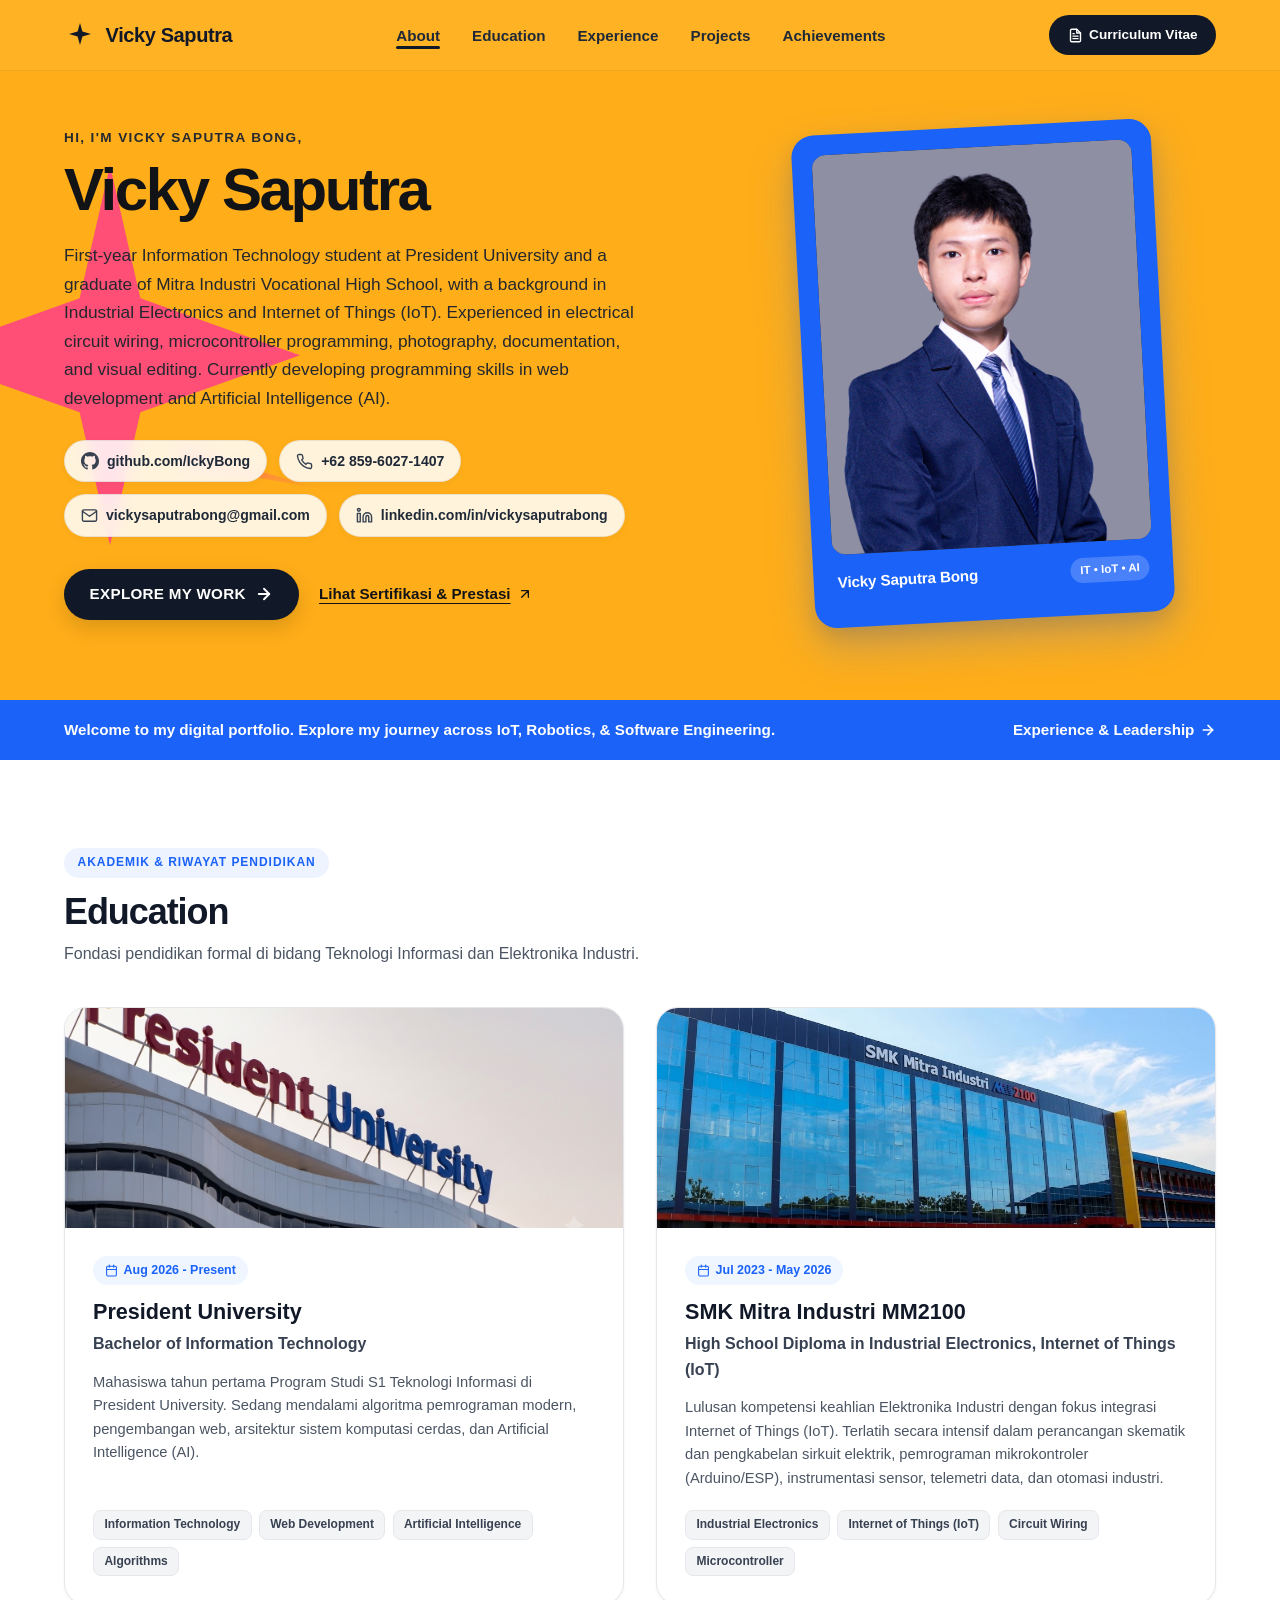
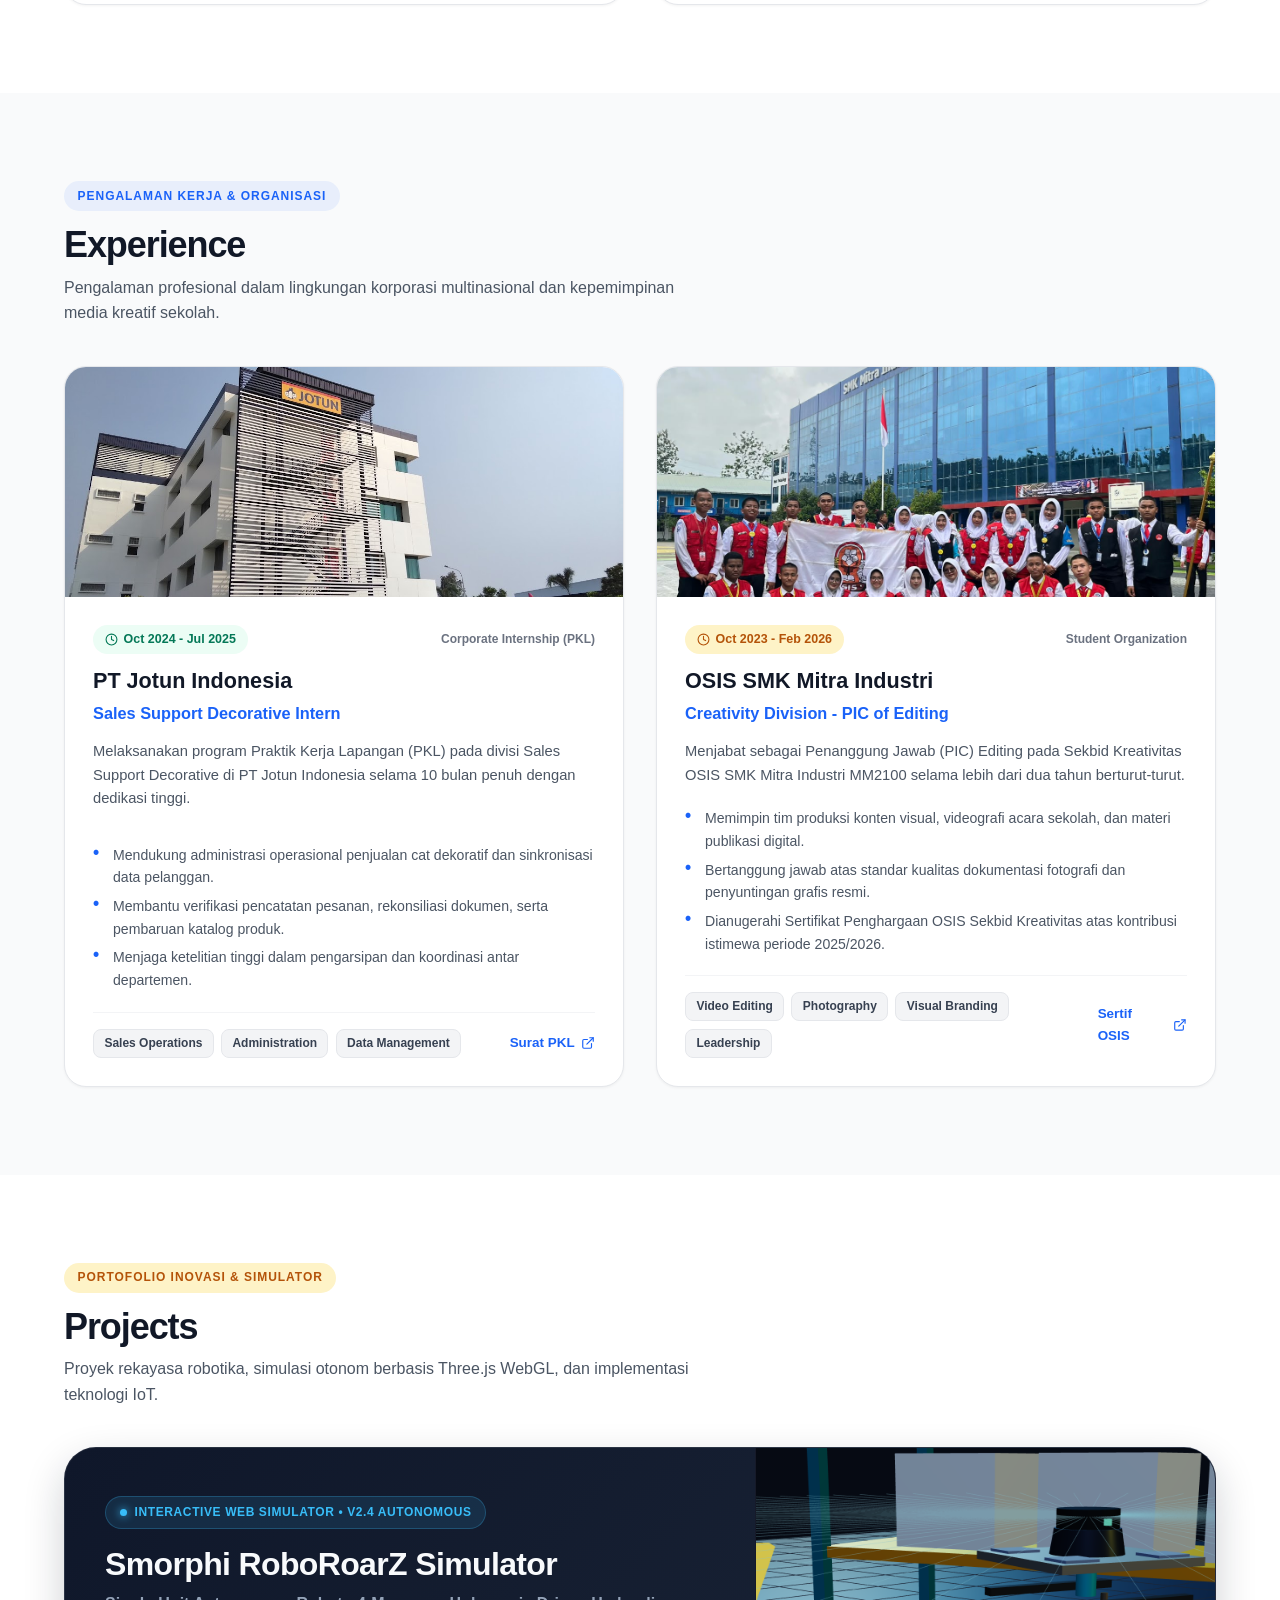
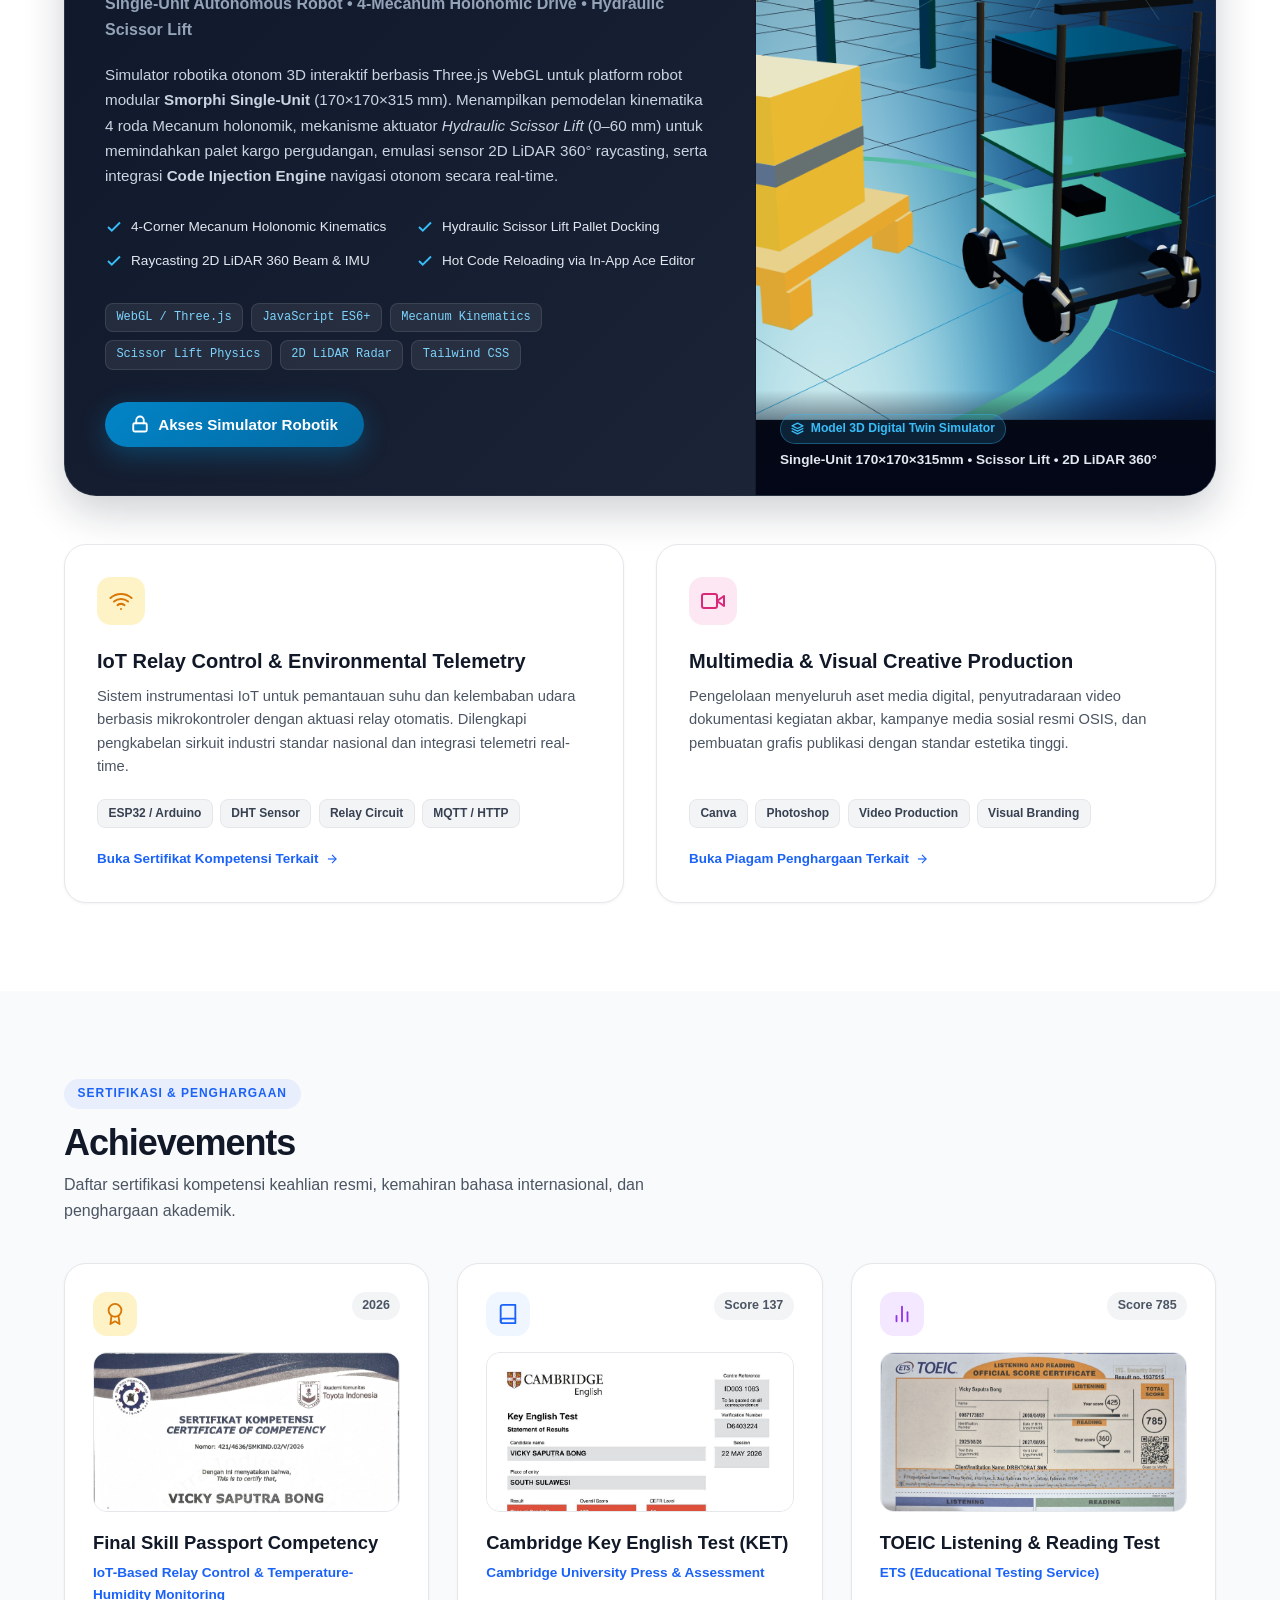
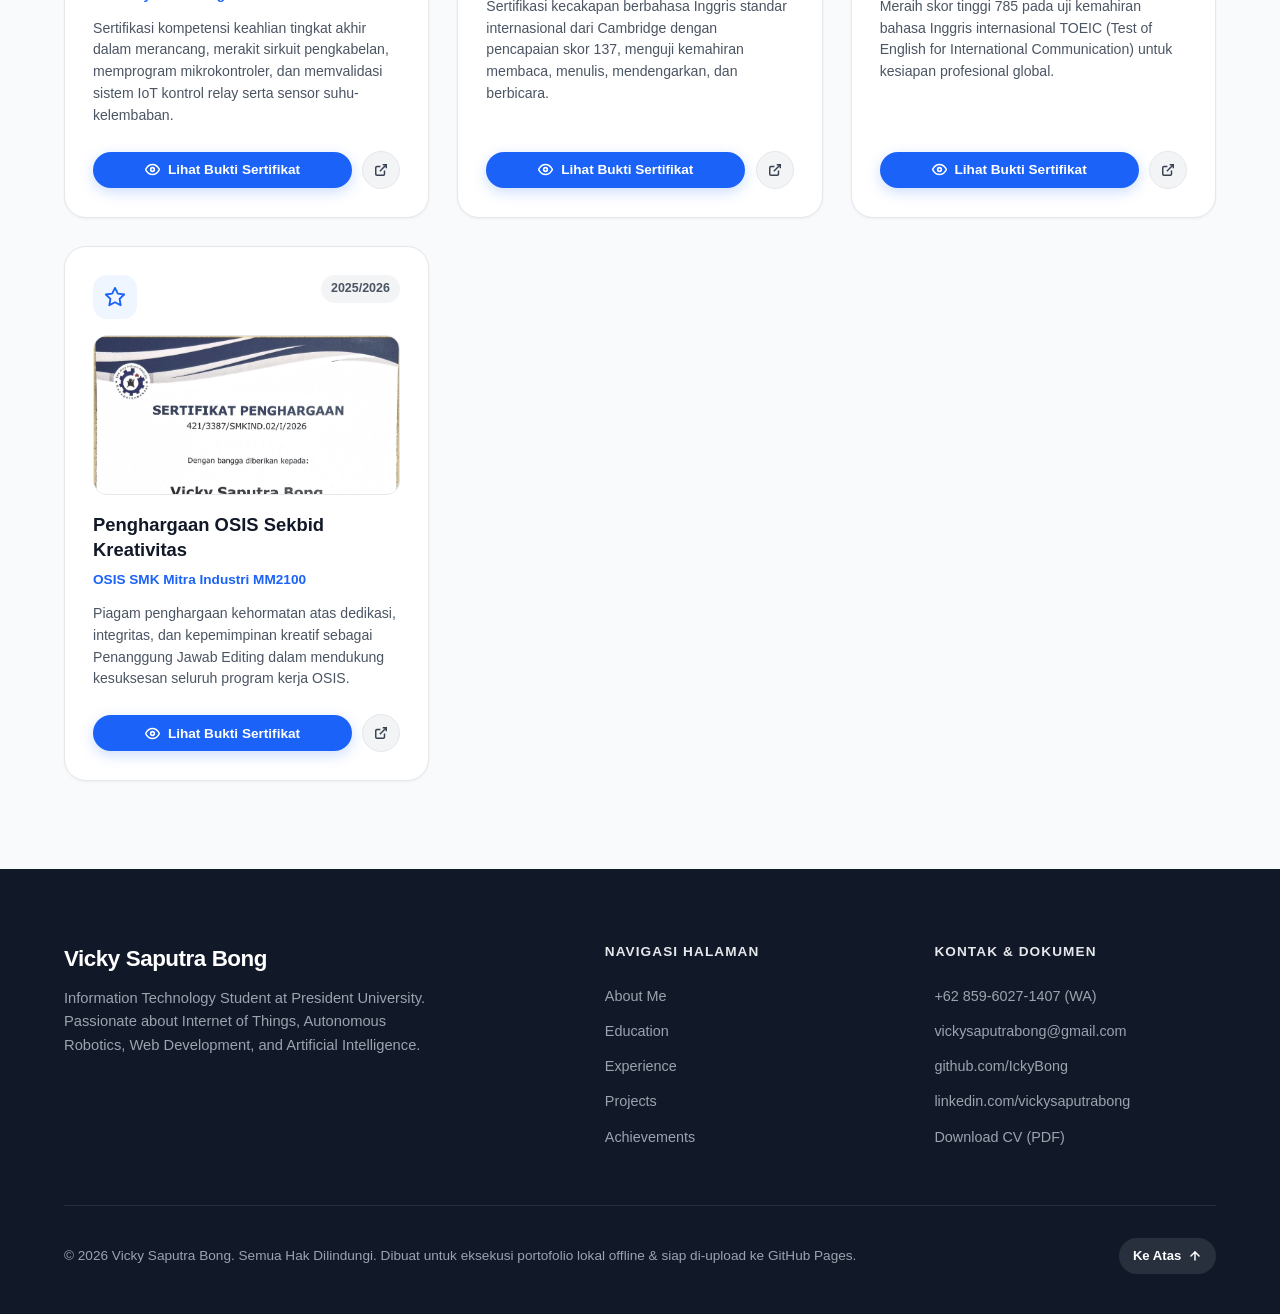
==== commit d3c49347: "Update LinkedIn profile link and display text" ====
--- a/index.html
+++ b/index.html
@@ -110,13 +110,13 @@
           </a>
 
           
-          <a href="https://linkedin.com/vickysaputrabong" target="_blank" class="contact-pill" title="Kunjungi Profil LinkedIn">
+          <a href="https://linkedin.com/in/vickysaputrabong" target="_blank" class="contact-pill" title="Kunjungi Profil LinkedIn">
             <svg width="17" height="17" viewBox="0 0 24 24" fill="none" stroke="currentColor" stroke-width="2" stroke-linecap="round" stroke-linejoin="round">
               <path d="M16 8a6 6 0 0 1 6 6v7h-4v-7a2 2 0 0 0-2-2 2 2 0 0 0-2 2v7h-4v-7a6 6 0 0 1 6-6z"/>
               <rect x="2" y="9" width="4" height="12"/>
               <circle cx="4" cy="4" r="2"/>
             </svg>
-            <span>linkedin.com/vickysaputrabong</span>
+            <span>linkedin.com/in/vickysaputrabong</span>
           </a>
         </div>
 
--- a/style.css
+++ b/style.css
@@ -0,0 +1,1685 @@
+:root {
+  --color-primary-yellow: #FFAE19;
+  --color-primary-yellow-light: #FFC043;
+  --color-primary-yellow-dark: #E69500;
+  --color-accent-pink: #FF4582;
+  --color-accent-blue: #1A62F8;
+  --color-accent-blue-hover: #124ECB;
+  --color-accent-cyan: #06B6D4;
+  
+  --color-bg-body: #F9FAFB;
+  --color-bg-card: #FFFFFF;
+  --color-bg-muted: #F3F4F6;
+  --color-text-main: #111827;
+  --color-text-muted: #4B5563;
+  --color-text-subtle: #6B7280;
+  --color-border: #E5E7EB;
+  --color-border-light: #F3F4F6;
+  
+  --font-family: 'Plus Jakarta Sans', -apple-system, BlinkMacSystemFont, 'Segoe UI', Roboto, Helvetica, Arial, sans-serif;
+  --font-mono: 'JetBrains Mono', 'Fira Code', 'Courier New', monospace;
+  
+  --container-max-width: 1200px;
+  --radius-sm: 8px;
+  --radius-md: 14px;
+  --radius-lg: 22px;
+  --radius-xl: 32px;
+  --radius-pill: 9999px;
+  
+  --shadow-sm: 0 1px 3px rgba(0, 0, 0, 0.05);
+  --shadow-md: 0 4px 16px rgba(0, 0, 0, 0.06);
+  --shadow-lg: 0 12px 32px rgba(0, 0, 0, 0.08);
+  --shadow-xl: 0 20px 48px rgba(0, 0, 0, 0.12);
+  --shadow-blue: 0 10px 25px rgba(26, 98, 248, 0.25);
+  
+  --transition-fast: 0.2s ease;
+  --transition-normal: 0.3s cubic-bezier(0.16, 1, 0.3, 1);
+}
+
+*, *::before, *::after {
+  box-sizing: border-box;
+  margin: 0;
+  padding: 0;
+}
+
+html {
+  scroll-behavior: smooth;
+  font-size: 16px;
+  -webkit-font-smoothing: antialiased;
+  -moz-osx-font-smoothing: grayscale;
+}
+
+body {
+  font-family: var(--font-family);
+  background-color: var(--color-bg-body);
+  color: var(--color-text-main);
+  line-height: 1.6;
+  overflow-x: hidden;
+}
+
+img {
+  max-width: 100%;
+  display: block;
+}
+
+a {
+  color: inherit;
+  text-decoration: none;
+  transition: var(--transition-fast);
+}
+
+button {
+  font-family: inherit;
+  cursor: pointer;
+  border: none;
+  background: none;
+}
+
+.container {
+  width: 100%;
+  max-width: var(--container-max-width);
+  margin-left: auto;
+  margin-right: auto;
+  padding-left: 1.5rem;
+  padding-right: 1.5rem;
+}
+
+.section-header {
+  margin-bottom: 2.5rem;
+}
+
+.section-tag {
+  display: inline-flex;
+  align-items: center;
+  gap: 0.4rem;
+  font-size: 0.75rem;
+  font-weight: 700;
+  text-transform: uppercase;
+  letter-spacing: 0.08em;
+  color: var(--color-accent-blue);
+  background-color: rgba(26, 98, 248, 0.08);
+  padding: 0.35rem 0.85rem;
+  border-radius: var(--radius-pill);
+  margin-bottom: 0.75rem;
+}
+
+.section-tag.yellow-tag {
+  color: #B45309;
+  background-color: #FEF3C7;
+}
+
+.section-title {
+  font-size: 2.25rem;
+  font-weight: 800;
+  letter-spacing: -0.03em;
+  color: var(--color-text-main);
+  line-height: 1.2;
+}
+
+.section-subtitle {
+  margin-top: 0.5rem;
+  font-size: 1rem;
+  color: var(--color-text-muted);
+  max-width: 650px;
+}
+
+.navbar {
+  position: sticky;
+  top: 0;
+  z-index: 999;
+  background: rgba(255, 174, 25, 0.95);
+  backdrop-filter: blur(12px);
+  -webkit-backdrop-filter: blur(12px);
+  border-bottom: 1px solid rgba(0, 0, 0, 0.06);
+  transition: background-color var(--transition-normal), box-shadow var(--transition-normal);
+}
+
+.navbar.scrolled {
+  background: rgba(255, 255, 255, 0.95);
+  box-shadow: 0 4px 20px rgba(0, 0, 0, 0.06);
+}
+
+.nav-container {
+  display: flex;
+  align-items: center;
+  justify-content: space-between;
+  height: 70px;
+}
+
+.nav-brand {
+  display: flex;
+  align-items: center;
+  gap: 0.6rem;
+  font-size: 1.25rem;
+  font-weight: 800;
+  letter-spacing: -0.02em;
+  color: #111827;
+}
+
+.brand-icon {
+  display: flex;
+  align-items: center;
+  justify-content: center;
+  width: 32px;
+  height: 32px;
+}
+
+.nav-menu {
+  display: flex;
+  align-items: center;
+  list-style: none;
+  gap: 2rem;
+}
+
+.nav-link {
+  font-size: 0.95rem;
+  font-weight: 600;
+  color: #1F2937;
+  position: relative;
+  padding: 0.35rem 0;
+  transition: color var(--transition-fast);
+}
+
+.nav-link::after {
+  content: '';
+  position: absolute;
+  bottom: 0;
+  left: 0;
+  width: 0;
+  height: 2.5px;
+  background: #111827;
+  border-radius: 2px;
+  transition: width var(--transition-fast);
+}
+
+.navbar.scrolled .nav-link::after {
+  background: var(--color-accent-blue);
+}
+
+.nav-link:hover::after,
+.nav-link.active::after {
+  width: 100%;
+}
+
+.nav-cta-btn {
+  display: inline-flex;
+  align-items: center;
+  gap: 0.4rem;
+  padding: 0.55rem 1.15rem;
+  background: #111827;
+  color: #FFFFFF;
+  border-radius: var(--radius-pill);
+  font-size: 0.85rem;
+  font-weight: 600;
+  transition: var(--transition-fast);
+}
+
+.nav-cta-btn:hover {
+  background: #2563EB;
+  color: #FFFFFF;
+  transform: translateY(-1px);
+}
+
+.mobile-toggle {
+  display: none;
+  background: none;
+  border: none;
+  padding: 0.5rem;
+  cursor: pointer;
+  color: #111827;
+}
+
+.hero-section {
+  position: relative;
+  background-color: var(--color-primary-yellow);
+  padding-top: 3.5rem;
+  padding-bottom: 5rem;
+  overflow: hidden;
+}
+
+.hero-star-accent {
+  position: absolute;
+  top: 15%;
+  left: -80px;
+  width: 380px;
+  height: 380px;
+  background: var(--color-accent-pink);
+  clip-path: polygon(
+    50% 0%, 58% 35%, 100% 50%, 58% 65%,
+    50% 100%, 42% 65%, 0% 50%, 42% 35%
+  );
+  opacity: 0.9;
+  filter: drop-shadow(0 10px 30px rgba(255, 69, 130, 0.3));
+  pointer-events: none;
+  z-index: 1;
+}
+
+.hero-star-accent-tail {
+  position: absolute;
+  top: 60%;
+  left: 180px;
+  width: 140px;
+  height: 40px;
+  background: linear-gradient(135deg, var(--color-accent-pink), transparent);
+  clip-path: polygon(0 0, 100% 100%, 0 40%);
+  opacity: 0.8;
+  pointer-events: none;
+  z-index: 1;
+}
+
+.hero-grid {
+  position: relative;
+  z-index: 2;
+  display: grid;
+  grid-template-columns: 1.15fr 0.85fr;
+  align-items: center;
+  gap: 3.5rem;
+}
+
+.hero-content {
+  display: flex;
+  flex-direction: column;
+}
+
+.hero-pretitle {
+  font-size: 0.85rem;
+  font-weight: 800;
+  letter-spacing: 0.1em;
+  color: #262930;
+  text-transform: uppercase;
+  margin-bottom: 0.6rem;
+}
+
+.hero-title {
+  font-size: 3.75rem;
+  font-weight: 900;
+  letter-spacing: -0.04em;
+  color: #121316;
+  line-height: 1.05;
+  margin-bottom: 1.25rem;
+}
+
+.hero-description {
+  font-size: 1.08rem;
+  font-weight: 500;
+  line-height: 1.65;
+  color: #24272D;
+  margin-bottom: 1.75rem;
+  max-width: 580px;
+}
+
+.hero-contact-row {
+  display: flex;
+  flex-wrap: wrap;
+  gap: 0.75rem;
+  margin-bottom: 2rem;
+}
+
+.contact-pill {
+  display: inline-flex;
+  align-items: center;
+  gap: 0.5rem;
+  background: rgba(255, 255, 255, 0.85);
+  backdrop-filter: blur(8px);
+  padding: 0.55rem 1rem;
+  border-radius: var(--radius-pill);
+  font-size: 0.88rem;
+  font-weight: 600;
+  color: #1F2937;
+  border: 1px solid rgba(0, 0, 0, 0.08);
+  box-shadow: 0 2px 8px rgba(0, 0, 0, 0.04);
+  transition: all var(--transition-fast);
+}
+
+.contact-pill:hover {
+  background: #FFFFFF;
+  color: var(--color-accent-blue);
+  transform: translateY(-2px);
+  box-shadow: 0 4px 12px rgba(0, 0, 0, 0.08);
+}
+
+.contact-pill svg {
+  flex-shrink: 0;
+  color: #374151;
+}
+
+.contact-pill:hover svg {
+  color: var(--color-accent-blue);
+}
+
+.hero-cta-group {
+  display: flex;
+  align-items: center;
+  gap: 1.25rem;
+  flex-wrap: wrap;
+}
+
+.btn-primary-dark {
+  display: inline-flex;
+  align-items: center;
+  gap: 0.6rem;
+  background: #111827;
+  color: #FFFFFF;
+  padding: 0.85rem 1.6rem;
+  border-radius: var(--radius-pill);
+  font-size: 0.95rem;
+  font-weight: 700;
+  letter-spacing: 0.02em;
+  box-shadow: 0 8px 20px rgba(0, 0, 0, 0.15);
+  transition: all var(--transition-fast);
+}
+
+.btn-primary-dark:hover {
+  background: #000000;
+  color: #FFFFFF;
+  transform: translateY(-2px);
+  box-shadow: 0 12px 24px rgba(0, 0, 0, 0.2);
+}
+
+.btn-link-action {
+  display: inline-flex;
+  align-items: center;
+  gap: 0.4rem;
+  font-size: 0.95rem;
+  font-weight: 800;
+  color: #121316;
+  text-decoration: underline;
+  text-underline-offset: 4px;
+  transition: color var(--transition-fast);
+}
+
+.btn-link-action:hover {
+  color: var(--color-accent-blue);
+}
+
+.hero-photo-wrapper {
+  display: flex;
+  justify-content: center;
+  align-items: center;
+}
+
+.photo-card-tilt {
+  position: relative;
+  background-color: var(--color-accent-blue);
+  padding: 1.25rem 1.25rem 2rem 1.25rem;
+  border-radius: var(--radius-lg);
+  box-shadow: 0 20px 45px rgba(26, 98, 248, 0.25), 0 8px 18px rgba(0, 0, 0, 0.1);
+  transform: rotate(-3deg);
+  transition: transform var(--transition-normal), box-shadow var(--transition-normal);
+  max-width: 360px;
+  width: 100%;
+}
+
+.photo-card-tilt:hover {
+  transform: rotate(0deg) translateY(-4px);
+  box-shadow: 0 25px 55px rgba(26, 98, 248, 0.32), 0 10px 22px rgba(0, 0, 0, 0.12);
+}
+
+.photo-img-container {
+  width: 100%;
+  aspect-ratio: 4 / 5;
+  border-radius: var(--radius-md);
+  overflow: hidden;
+  background-color: #2A3B5C;
+}
+
+.profile-img {
+  width: 100%;
+  height: 100%;
+  object-fit: cover;
+  object-position: center 20%;
+  display: block;
+}
+
+.photo-badge-label {
+  display: flex;
+  align-items: center;
+  justify-content: space-between;
+  margin-top: 1rem;
+  padding: 0 0.25rem;
+  color: #FFFFFF;
+}
+
+.photo-badge-label .name {
+  font-size: 0.95rem;
+  font-weight: 700;
+  letter-spacing: -0.01em;
+}
+
+.photo-badge-label .badge {
+  font-size: 0.72rem;
+  font-weight: 600;
+  background: rgba(255, 255, 255, 0.2);
+  padding: 0.2rem 0.6rem;
+  border-radius: var(--radius-pill);
+}
+
+.banner-ribbon {
+  background-color: var(--color-accent-blue);
+  color: #FFFFFF;
+  padding: 1.1rem 0;
+  font-size: 0.95rem;
+  font-weight: 600;
+}
+
+.banner-ribbon-content {
+  display: flex;
+  justify-content: space-between;
+  align-items: center;
+  flex-wrap: wrap;
+  gap: 1rem;
+}
+
+.banner-link {
+  display: inline-flex;
+  align-items: center;
+  gap: 0.35rem;
+  color: #FFFFFF;
+  font-weight: 700;
+  transition: opacity var(--transition-fast);
+}
+
+.banner-link:hover {
+  opacity: 0.85;
+}
+
+.section-education {
+  padding: 5.5rem 0;
+  background-color: #FFFFFF;
+}
+
+.education-grid {
+  display: grid;
+  grid-template-columns: repeat(2, 1fr);
+  gap: 2rem;
+}
+
+.edu-card {
+  background: #FFFFFF;
+  border: 1px solid var(--color-border);
+  border-radius: var(--radius-lg);
+  overflow: hidden;
+  box-shadow: var(--shadow-sm);
+  display: flex;
+  flex-direction: column;
+  transition: transform var(--transition-normal), box-shadow var(--transition-normal), border-color var(--transition-normal);
+}
+
+.edu-card:hover {
+  transform: translateY(-4px);
+  box-shadow: var(--shadow-lg);
+  border-color: #CBD5E1;
+}
+
+.edu-img-wrap {
+  width: 100%;
+  height: 220px;
+  overflow: hidden;
+  background-color: #F1F5F9;
+  position: relative;
+}
+
+.edu-img {
+  width: 100%;
+  height: 100%;
+  object-fit: cover;
+  object-position: center;
+  transition: transform 0.5s ease;
+}
+
+.edu-card:hover .edu-img {
+  transform: scale(1.03);
+}
+
+.edu-body {
+  padding: 1.75rem;
+  display: flex;
+  flex-direction: column;
+  flex-grow: 1;
+}
+
+.edu-time-badge {
+  display: inline-flex;
+  align-items: center;
+  gap: 0.35rem;
+  font-size: 0.78rem;
+  font-weight: 700;
+  color: var(--color-accent-blue);
+  background-color: #EFF6FF;
+  padding: 0.3rem 0.75rem;
+  border-radius: var(--radius-pill);
+  align-self: flex-start;
+  margin-bottom: 0.85rem;
+}
+
+.edu-title {
+  font-size: 1.35rem;
+  font-weight: 800;
+  color: var(--color-text-main);
+  line-height: 1.25;
+  margin-bottom: 0.35rem;
+}
+
+.edu-degree {
+  font-size: 1rem;
+  font-weight: 600;
+  color: #374151;
+  margin-bottom: 0.85rem;
+}
+
+.edu-desc {
+  font-size: 0.92rem;
+  color: var(--color-text-muted);
+  line-height: 1.6;
+  margin-bottom: 1.25rem;
+  flex-grow: 1;
+}
+
+.skills-pill-group {
+  display: flex;
+  flex-wrap: wrap;
+  gap: 0.45rem;
+}
+
+.skill-pill {
+  font-size: 0.75rem;
+  font-weight: 600;
+  color: #374151;
+  background: #F3F4F6;
+  padding: 0.25rem 0.65rem;
+  border-radius: var(--radius-sm);
+  border: 1px solid #E5E7EB;
+}
+
+.section-experience {
+  padding: 5.5rem 0;
+  background-color: #F9FAFB;
+}
+
+.experience-grid {
+  display: grid;
+  grid-template-columns: repeat(2, 1fr);
+  gap: 2rem;
+}
+
+.exp-card {
+  background: #FFFFFF;
+  border: 1px solid var(--color-border);
+  border-radius: var(--radius-lg);
+  overflow: hidden;
+  box-shadow: var(--shadow-sm);
+  display: flex;
+  flex-direction: column;
+  transition: transform var(--transition-normal), box-shadow var(--transition-normal), border-color var(--transition-normal);
+}
+
+.exp-card:hover {
+  transform: translateY(-4px);
+  box-shadow: var(--shadow-lg);
+  border-color: #CBD5E1;
+}
+
+.exp-img-wrap {
+  width: 100%;
+  height: 230px;
+  overflow: hidden;
+  background-color: #E2E8F0;
+  position: relative;
+}
+
+.exp-img {
+  width: 100%;
+  height: 100%;
+  object-fit: cover;
+  object-position: center;
+  transition: transform 0.5s ease;
+}
+
+.exp-card:hover .exp-img {
+  transform: scale(1.03);
+}
+
+.exp-body {
+  padding: 1.75rem;
+  display: flex;
+  flex-direction: column;
+  flex-grow: 1;
+}
+
+.exp-meta-header {
+  display: flex;
+  justify-content: space-between;
+  align-items: center;
+  flex-wrap: wrap;
+  gap: 0.5rem;
+  margin-bottom: 0.85rem;
+}
+
+.exp-time-badge {
+  display: inline-flex;
+  align-items: center;
+  gap: 0.35rem;
+  font-size: 0.78rem;
+  font-weight: 700;
+  color: #047857;
+  background-color: #ECFDF5;
+  padding: 0.3rem 0.75rem;
+  border-radius: var(--radius-pill);
+}
+
+.exp-type-tag {
+  font-size: 0.75rem;
+  font-weight: 600;
+  color: #6B7280;
+}
+
+.exp-org {
+  font-size: 1.35rem;
+  font-weight: 800;
+  color: var(--color-text-main);
+  line-height: 1.25;
+  margin-bottom: 0.35rem;
+}
+
+.exp-role {
+  font-size: 1.02rem;
+  font-weight: 600;
+  color: var(--color-accent-blue);
+  margin-bottom: 0.85rem;
+}
+
+.exp-desc {
+  font-size: 0.92rem;
+  color: var(--color-text-muted);
+  line-height: 1.6;
+  margin-bottom: 1.25rem;
+  flex-grow: 1;
+}
+
+.exp-highlights {
+  list-style: none;
+  margin-bottom: 1.25rem;
+  display: flex;
+  flex-direction: column;
+  gap: 0.4rem;
+}
+
+.exp-highlights li {
+  position: relative;
+  padding-left: 1.25rem;
+  font-size: 0.88rem;
+  color: #4B5563;
+}
+
+.exp-highlights li::before {
+  content: '•';
+  position: absolute;
+  left: 0;
+  color: var(--color-accent-blue);
+  font-weight: bold;
+  font-size: 1.1rem;
+  line-height: 1;
+}
+
+.exp-footer {
+  margin-top: auto;
+  display: flex;
+  justify-content: space-between;
+  align-items: center;
+  padding-top: 1rem;
+  border-top: 1px solid var(--color-border-light);
+}
+
+.exp-doc-link {
+  display: inline-flex;
+  align-items: center;
+  gap: 0.4rem;
+  font-size: 0.84rem;
+  font-weight: 700;
+  color: var(--color-accent-blue);
+  transition: color var(--transition-fast);
+}
+
+.exp-doc-link:hover {
+  color: var(--color-accent-blue-hover);
+  text-decoration: underline;
+}
+
+.section-projects {
+  padding: 5.5rem 0;
+  background-color: #FFFFFF;
+}
+
+.featured-project-card {
+  background: linear-gradient(135deg, #0F172A 0%, #1E293B 100%);
+  color: #FFFFFF;
+  border-radius: var(--radius-xl);
+  overflow: hidden;
+  box-shadow: 0 16px 40px rgba(15, 23, 42, 0.2);
+  margin-bottom: 3rem;
+  border: 1px solid rgba(255, 255, 255, 0.08);
+  display: grid;
+  grid-template-columns: 1.2fr 0.8fr;
+  align-items: stretch;
+}
+
+.proj-content {
+  padding: 3rem 2.5rem;
+  display: flex;
+  flex-direction: column;
+  justify-content: center;
+}
+
+.proj-status-badge {
+  display: inline-flex;
+  align-items: center;
+  gap: 0.5rem;
+  font-size: 0.75rem;
+  font-weight: 700;
+  color: #38BDF8;
+  background: rgba(56, 189, 248, 0.12);
+  border: 1px solid rgba(56, 189, 248, 0.25);
+  padding: 0.35rem 0.85rem;
+  border-radius: var(--radius-pill);
+  align-self: flex-start;
+  margin-bottom: 1rem;
+  letter-spacing: 0.05em;
+  text-transform: uppercase;
+}
+
+.pulse-dot {
+  width: 7px;
+  height: 7px;
+  border-radius: 50%;
+  background-color: #38BDF8;
+  box-shadow: 0 0 8px #38BDF8;
+}
+
+.proj-title {
+  font-size: 2rem;
+  font-weight: 800;
+  line-height: 1.2;
+  margin-bottom: 0.5rem;
+  color: #F8FAFC;
+  letter-spacing: -0.02em;
+}
+
+.proj-subtitle {
+  font-size: 1rem;
+  color: #94A3B8;
+  margin-bottom: 1.25rem;
+}
+
+.proj-desc {
+  font-size: 0.95rem;
+  color: #CBD5E1;
+  line-height: 1.65;
+  margin-bottom: 1.75rem;
+}
+
+.proj-features-grid {
+  display: grid;
+  grid-template-columns: 1fr 1fr;
+  gap: 0.75rem;
+  margin-bottom: 2rem;
+}
+
+.proj-feat-item {
+  display: flex;
+  align-items: flex-start;
+  gap: 0.5rem;
+  font-size: 0.85rem;
+  color: #E2E8F0;
+}
+
+.proj-feat-item svg {
+  color: #38BDF8;
+  flex-shrink: 0;
+  margin-top: 2px;
+}
+
+.proj-tech-stack {
+  display: flex;
+  flex-wrap: wrap;
+  gap: 0.5rem;
+  margin-bottom: 2rem;
+}
+
+.proj-tech-tag {
+  font-size: 0.75rem;
+  font-family: var(--font-mono);
+  background: rgba(255, 255, 255, 0.07);
+  color: #7DD3FC;
+  padding: 0.25rem 0.65rem;
+  border-radius: var(--radius-sm);
+  border: 1px solid rgba(255, 255, 255, 0.1);
+}
+
+.proj-action-group {
+  display: flex;
+  align-items: center;
+  gap: 1rem;
+  flex-wrap: wrap;
+}
+
+.btn-launch-sim {
+  display: inline-flex;
+  align-items: center;
+  gap: 0.6rem;
+  background: linear-gradient(135deg, #0284C7, #0369A1);
+  color: #FFFFFF;
+  padding: 0.85rem 1.6rem;
+  border-radius: var(--radius-pill);
+  font-size: 0.95rem;
+  font-weight: 700;
+  box-shadow: 0 8px 24px rgba(2, 132, 199, 0.35);
+  transition: all var(--transition-fast);
+}
+
+.btn-launch-sim:hover {
+  background: linear-gradient(135deg, #0369A1, #075985);
+  transform: translateY(-2px);
+  box-shadow: 0 12px 30px rgba(2, 132, 199, 0.45);
+}
+
+.btn-spec-sim {
+  display: inline-flex;
+  align-items: center;
+  gap: 0.5rem;
+  background: rgba(255, 255, 255, 0.1);
+  color: #FFFFFF;
+  padding: 0.85rem 1.4rem;
+  border-radius: var(--radius-pill);
+  font-size: 0.92rem;
+  font-weight: 600;
+  border: 1px solid rgba(255, 255, 255, 0.15);
+  transition: all var(--transition-fast);
+}
+
+.btn-spec-sim:hover {
+  background: rgba(255, 255, 255, 0.18);
+  transform: translateY(-2px);
+}
+
+.proj-preview-pane {
+  position: relative;
+  background: #020617;
+  display: flex;
+  flex-direction: column;
+  justify-content: center;
+  align-items: center;
+  padding: 0;
+  border-left: 1px solid rgba(255, 255, 255, 0.08);
+  overflow: hidden;
+  min-height: 420px;
+}
+
+.proj-photo-wrap {
+  position: relative;
+  width: 100%;
+  height: 100%;
+  min-height: 420px;
+  display: flex;
+  align-items: center;
+  justify-content: center;
+  overflow: hidden;
+}
+
+.proj-photo-img {
+  width: 100%;
+  height: 100%;
+  min-height: 420px;
+  object-fit: cover;
+  object-position: center;
+  transition: transform 0.6s cubic-bezier(0.16, 1, 0.3, 1), opacity 0.3s ease;
+  display: block;
+}
+
+.featured-project-card:hover .proj-photo-img {
+  transform: scale(1.03);
+}
+
+.proj-photo-overlay {
+  position: absolute;
+  bottom: 0;
+  left: 0;
+  right: 0;
+  background: linear-gradient(to top, rgba(2, 6, 23, 0.95) 0%, rgba(2, 6, 23, 0.6) 60%, transparent 100%);
+  padding: 1.5rem;
+  display: flex;
+  justify-content: space-between;
+  align-items: flex-end;
+  gap: 1rem;
+  flex-wrap: wrap;
+}
+
+.proj-photo-info {
+  display: flex;
+  flex-direction: column;
+  gap: 0.35rem;
+}
+
+.proj-photo-tag {
+  display: inline-flex;
+  align-items: center;
+  gap: 0.4rem;
+  background: rgba(56, 189, 248, 0.15);
+  border: 1px solid rgba(56, 189, 248, 0.35);
+  color: #38BDF8;
+  font-size: 0.76rem;
+  font-weight: 700;
+  padding: 0.25rem 0.65rem;
+  border-radius: var(--radius-pill);
+  width: fit-content;
+}
+
+.proj-photo-caption {
+  font-size: 0.85rem;
+  color: #E2E8F0;
+  font-weight: 600;
+  margin: 0;
+}
+
+
+
+.secondary-projects-grid {
+  display: grid;
+  grid-template-columns: repeat(2, 1fr);
+  gap: 2rem;
+}
+
+.card-project-sub {
+  background: #FFFFFF;
+  border: 1px solid var(--color-border);
+  border-radius: var(--radius-lg);
+  padding: 2rem;
+  display: flex;
+  flex-direction: column;
+  box-shadow: var(--shadow-sm);
+  transition: transform var(--transition-normal), box-shadow var(--transition-normal);
+}
+
+.card-project-sub:hover {
+  transform: translateY(-4px);
+  box-shadow: var(--shadow-md);
+}
+
+.card-project-sub .proj-icon {
+  width: 48px;
+  height: 48px;
+  border-radius: var(--radius-md);
+  display: flex;
+  align-items: center;
+  justify-content: center;
+  margin-bottom: 1.25rem;
+}
+
+.icon-iot { background: #FEF3C7; color: #D97706; }
+.icon-media { background: #FCE7F3; color: #DB2777; }
+
+.sub-proj-title {
+  font-size: 1.25rem;
+  font-weight: 750;
+  color: var(--color-text-main);
+  margin-bottom: 0.5rem;
+}
+
+.sub-proj-desc {
+  font-size: 0.92rem;
+  color: var(--color-text-muted);
+  line-height: 1.6;
+  margin-bottom: 1.25rem;
+  flex-grow: 1;
+}
+
+.section-achievements {
+  padding: 5.5rem 0;
+  background-color: #F9FAFB;
+}
+
+.achievements-grid {
+  display: grid;
+  grid-template-columns: repeat(auto-fill, minmax(350px, 1fr));
+  gap: 1.75rem;
+}
+
+.achievement-card {
+  background: #FFFFFF;
+  border: 1px solid var(--color-border);
+  border-radius: var(--radius-lg);
+  padding: 1.75rem;
+  display: flex;
+  flex-direction: column;
+  box-shadow: var(--shadow-sm);
+  position: relative;
+  transition: transform var(--transition-normal), box-shadow var(--transition-normal), border-color var(--transition-normal);
+}
+
+.achievement-card:hover {
+  transform: translateY(-4px);
+  box-shadow: var(--shadow-lg);
+  border-color: #CBD5E1;
+}
+
+.achievement-top {
+  display: flex;
+  justify-content: space-between;
+  align-items: flex-start;
+  margin-bottom: 1rem;
+}
+
+.achievement-icon-wrap {
+  width: 44px;
+  height: 44px;
+  border-radius: var(--radius-md);
+  background: #EFF6FF;
+  color: var(--color-accent-blue);
+  display: flex;
+  align-items: center;
+  justify-content: center;
+}
+
+.achievement-icon-wrap.gold {
+  background: #FEF3C7;
+  color: #D97706;
+}
+
+.achievement-icon-wrap.purple {
+  background: #F3E8FF;
+  color: #9333EA;
+}
+
+.achievement-year {
+  font-size: 0.78rem;
+  font-weight: 700;
+  color: #4B5563;
+  background: #F3F4F6;
+  padding: 0.25rem 0.65rem;
+  border-radius: var(--radius-pill);
+}
+
+.achievement-title {
+  font-size: 1.15rem;
+  font-weight: 800;
+  color: var(--color-text-main);
+  line-height: 1.35;
+  margin-bottom: 0.4rem;
+}
+
+.achievement-issuer {
+  font-size: 0.85rem;
+  font-weight: 600;
+  color: var(--color-accent-blue);
+  margin-bottom: 0.75rem;
+}
+
+.achievement-desc {
+  font-size: 0.88rem;
+  color: var(--color-text-muted);
+  line-height: 1.55;
+  margin-bottom: 1.5rem;
+  flex-grow: 1;
+}
+
+.achievement-actions {
+  display: flex;
+  gap: 0.65rem;
+  margin-top: auto;
+  align-items: center;
+}
+
+.btn-show-certificate {
+  display: inline-flex;
+  align-items: center;
+  justify-content: center;
+  gap: 0.5rem;
+  padding: 0.65rem 1.15rem;
+  border-radius: var(--radius-pill);
+  font-size: 0.85rem;
+  font-weight: 700;
+  background: var(--color-accent-blue);
+  color: #FFFFFF;
+  box-shadow: 0 4px 14px rgba(26, 98, 248, 0.22);
+  transition: all var(--transition-fast);
+  flex-grow: 1;
+  border: none;
+  cursor: pointer;
+}
+
+.btn-show-certificate:hover {
+  background: var(--color-accent-blue-hover);
+  color: #FFFFFF;
+  transform: translateY(-2px);
+  box-shadow: 0 6px 18px rgba(26, 98, 248, 0.32);
+}
+
+.btn-cert-ext {
+  display: inline-flex;
+  align-items: center;
+  justify-content: center;
+  width: 38px;
+  height: 38px;
+  border-radius: var(--radius-pill);
+  background: #F3F4F6;
+  color: #374151;
+  border: 1px solid var(--color-border);
+  transition: all var(--transition-fast);
+  flex-shrink: 0;
+}
+
+.btn-cert-ext:hover {
+  background: #E5E7EB;
+  color: #111827;
+  transform: translateY(-2px);
+}
+
+.modal-overlay {
+  position: fixed;
+  inset: 0;
+  background: rgba(15, 23, 42, 0.82);
+  backdrop-filter: blur(8px);
+  -webkit-backdrop-filter: blur(8px);
+  z-index: 9999;
+  display: flex;
+  align-items: center;
+  justify-content: center;
+  padding: 1.25rem;
+  opacity: 0;
+  visibility: hidden;
+  transition: opacity 0.25s ease, visibility 0.25s ease;
+}
+
+.modal-overlay.active {
+  opacity: 1;
+  visibility: visible;
+}
+
+.modal-box {
+  background: #FFFFFF;
+  border-radius: var(--radius-lg);
+  width: 100%;
+  max-width: 1000px;
+  height: 90vh;
+  display: flex;
+  flex-direction: column;
+  overflow: hidden;
+  box-shadow: 0 25px 60px rgba(0, 0, 0, 0.35);
+  border: 1px solid rgba(255, 255, 255, 0.15);
+  transform: scale(0.96);
+  transition: transform 0.25s cubic-bezier(0.16, 1, 0.3, 1);
+}
+
+.modal-overlay.active .modal-box {
+  transform: scale(1);
+}
+
+.modal-header {
+  padding: 1.15rem 1.5rem;
+  border-bottom: 1px solid var(--color-border);
+  display: flex;
+  align-items: center;
+  justify-content: space-between;
+  background: #FFFFFF;
+  flex-shrink: 0;
+}
+
+.modal-header-info {
+  display: flex;
+  flex-direction: column;
+  gap: 0.2rem;
+}
+
+.modal-proof-badge {
+  display: inline-flex;
+  align-items: center;
+  gap: 0.35rem;
+  font-size: 0.72rem;
+  font-weight: 800;
+  text-transform: uppercase;
+  letter-spacing: 0.06em;
+  color: #047857;
+  background: #ECFDF5;
+  border: 1px solid #A7F3D0;
+  padding: 0.2rem 0.6rem;
+  border-radius: var(--radius-pill);
+  align-self: flex-start;
+}
+
+.modal-title {
+  font-size: 1.25rem;
+  font-weight: 800;
+  color: var(--color-text-main);
+  line-height: 1.25;
+}
+
+.modal-issuer-text {
+  font-size: 0.85rem;
+  font-weight: 600;
+  color: var(--color-text-subtle);
+}
+
+.modal-header-actions {
+  display: flex;
+  align-items: center;
+  gap: 0.75rem;
+}
+
+.btn-modal-open-new {
+  display: inline-flex;
+  align-items: center;
+  gap: 0.4rem;
+  padding: 0.45rem 0.95rem;
+  border-radius: var(--radius-pill);
+  font-size: 0.82rem;
+  font-weight: 700;
+  background: #111827;
+  color: #FFFFFF;
+  transition: all var(--transition-fast);
+}
+
+.btn-modal-open-new:hover {
+  background: var(--color-accent-blue);
+  color: #FFFFFF;
+  transform: translateY(-1px);
+}
+
+.modal-close-btn {
+  background: #F3F4F6;
+  border: 1px solid var(--color-border);
+  width: 36px;
+  height: 36px;
+  border-radius: 50%;
+  display: flex;
+  align-items: center;
+  justify-content: center;
+  color: #4B5563;
+  cursor: pointer;
+  transition: all var(--transition-fast);
+}
+
+.modal-close-btn:hover {
+  background: #EF4444;
+  color: #FFFFFF;
+  border-color: #EF4444;
+}
+
+.modal-body {
+  padding: 0;
+  flex-grow: 1;
+  position: relative;
+  background: #0F172A;
+  display: flex;
+  flex-direction: column;
+}
+
+.modal-body-scroll {
+  padding: 1.5rem;
+  flex-grow: 1;
+  overflow-y: auto;
+  background: #0B1120;
+  display: flex;
+  justify-content: center;
+  align-items: flex-start;
+}
+
+.modal-cert-image {
+  max-width: 100%;
+  max-height: 72vh;
+  object-fit: contain;
+  border-radius: 8px;
+  box-shadow: 0 10px 30px rgba(0, 0, 0, 0.5);
+  background: #FFFFFF;
+}
+
+.notice-modal-box {
+  background: #FFFFFF;
+  border-radius: var(--radius-xl);
+  max-width: 520px;
+  width: 90%;
+  text-align: center;
+  padding: 2.75rem 2.25rem;
+  box-shadow: 0 25px 60px rgba(0, 0, 0, 0.35);
+  transform: scale(0.96);
+  transition: transform 0.25s ease;
+}
+
+.modal-overlay.active .notice-modal-box {
+  transform: scale(1);
+}
+
+.notice-icon-circle {
+  width: 72px;
+  height: 72px;
+  border-radius: 50%;
+  background: #FEF3C7;
+  color: #D97706;
+  display: inline-flex;
+  align-items: center;
+  justify-content: center;
+  margin-bottom: 1.5rem;
+  box-shadow: 0 8px 20px rgba(217, 119, 6, 0.15);
+}
+
+.notice-title {
+  font-size: 1.4rem;
+  font-weight: 800;
+  color: var(--color-text-main);
+  margin-bottom: 0.85rem;
+  line-height: 1.3;
+}
+
+.notice-desc {
+  font-size: 0.95rem;
+  color: var(--color-text-muted);
+  line-height: 1.65;
+  margin-bottom: 1.75rem;
+}
+
+.notice-actions {
+  display: flex;
+  flex-direction: column;
+  gap: 0.75rem;
+}
+
+.notice-github-btn {
+  display: inline-flex;
+  align-items: center;
+  justify-content: center;
+  gap: 0.6rem;
+  background: #111827;
+  color: #FFFFFF;
+  padding: 0.85rem 1.5rem;
+  border-radius: var(--radius-pill);
+  font-weight: 700;
+  font-size: 0.92rem;
+  text-decoration: none;
+  transition: all var(--transition-fast);
+}
+
+.notice-github-btn:hover {
+  background: #1F2937;
+  transform: translateY(-2px);
+  color: #FFFFFF;
+}
+
+.btn-notice-dismiss {
+  padding: 0.75rem 1.5rem;
+  border-radius: var(--radius-pill);
+  font-weight: 600;
+  font-size: 0.88rem;
+  background: #F3F4F6;
+  color: #4B5563;
+  border: 1px solid #E5E7EB;
+  cursor: pointer;
+  transition: all var(--transition-fast);
+}
+
+.btn-notice-dismiss:hover {
+  background: #E5E7EB;
+  color: #1F2937;
+}
+
+.achievement-thumb-wrap {
+  width: 100%;
+  height: 160px;
+  border-radius: var(--radius-md);
+  overflow: hidden;
+  background: #F1F5F9;
+  border: 1px solid var(--color-border);
+  margin-bottom: 1.15rem;
+  position: relative;
+  cursor: pointer;
+}
+
+.achievement-thumb {
+  width: 100%;
+  height: 100%;
+  object-fit: cover;
+  object-position: top center;
+  transition: transform 0.4s ease;
+}
+
+.achievement-thumb-wrap:hover .achievement-thumb {
+  transform: scale(1.04);
+}
+
+.achievement-thumb-overlay {
+  position: absolute;
+  inset: 0;
+  background: rgba(15, 23, 42, 0.45);
+  backdrop-filter: blur(2px);
+  display: flex;
+  align-items: center;
+  justify-content: center;
+  gap: 0.4rem;
+  color: #FFFFFF;
+  font-size: 0.85rem;
+  font-weight: 700;
+  opacity: 0;
+  transition: opacity 0.2s ease;
+}
+
+.achievement-thumb-wrap:hover .achievement-thumb-overlay {
+  opacity: 1;
+}
+
+.nav-icon-link {
+  display: inline-flex;
+  align-items: center;
+  justify-content: center;
+  width: 38px;
+  height: 38px;
+  border-radius: 50%;
+  background: rgba(0, 0, 0, 0.08);
+  color: #111827;
+  transition: all var(--transition-fast);
+}
+
+.nav-icon-link:hover {
+  background: #111827;
+  color: #FFFFFF;
+  transform: translateY(-2px);
+}
+
+.modal-footer {
+  padding: 0.85rem 1.5rem;
+  border-top: 1px solid var(--color-border);
+  display: flex;
+  justify-content: space-between;
+  align-items: center;
+  background: #F9FAFB;
+  flex-shrink: 0;
+}
+
+.modal-footer-info {
+  font-size: 0.82rem;
+  color: #6B7280;
+  display: flex;
+  align-items: center;
+  gap: 0.4rem;
+}
+
+.btn-modal-close-footer {
+  padding: 0.45rem 1.1rem;
+  border-radius: var(--radius-pill);
+  font-size: 0.82rem;
+  font-weight: 600;
+  background: #E5E7EB;
+  color: #1F2937;
+  border: none;
+  cursor: pointer;
+  transition: all var(--transition-fast);
+}
+
+.btn-modal-close-footer:hover {
+  background: #D1D5DB;
+}
+
+.footer {
+  background: #111827;
+  color: #FFFFFF;
+  padding: 4.5rem 0 2.5rem 0;
+}
+
+.footer-top-grid {
+  display: grid;
+  grid-template-columns: 1.4fr 0.8fr 0.8fr;
+  gap: 3rem;
+  margin-bottom: 3.5rem;
+}
+
+.footer-brand h4 {
+  font-size: 1.4rem;
+  font-weight: 800;
+  margin-bottom: 0.6rem;
+  letter-spacing: -0.02em;
+}
+
+.footer-brand p {
+  color: #9CA3AF;
+  font-size: 0.92rem;
+  line-height: 1.6;
+  max-width: 380px;
+}
+
+.footer-heading {
+  font-size: 0.85rem;
+  font-weight: 700;
+  text-transform: uppercase;
+  letter-spacing: 0.08em;
+  color: #E5E7EB;
+  margin-bottom: 1.25rem;
+}
+
+.footer-links {
+  list-style: none;
+  display: flex;
+  flex-direction: column;
+  gap: 0.6rem;
+}
+
+.footer-link {
+  font-size: 0.9rem;
+  color: #9CA3AF;
+  transition: color var(--transition-fast);
+}
+
+.footer-link:hover {
+  color: #FFFFFF;
+}
+
+.footer-bottom {
+  display: flex;
+  justify-content: space-between;
+  align-items: center;
+  flex-wrap: wrap;
+  gap: 1rem;
+  padding-top: 2rem;
+  border-top: 1px solid rgba(255, 255, 255, 0.1);
+  font-size: 0.85rem;
+  color: #9CA3AF;
+}
+
+.btn-back-to-top {
+  display: inline-flex;
+  align-items: center;
+  gap: 0.4rem;
+  color: #FFFFFF;
+  background: rgba(255, 255, 255, 0.1);
+  padding: 0.45rem 0.9rem;
+  border-radius: var(--radius-pill);
+  font-size: 0.82rem;
+  font-weight: 600;
+  transition: background var(--transition-fast);
+}
+
+.btn-back-to-top:hover {
+  background: rgba(255, 255, 255, 0.2);
+}
+
+@media (max-width: 1024px) {
+  .hero-grid {
+    grid-template-columns: 1fr;
+    gap: 2.5rem;
+    text-align: center;
+  }
+  
+  .hero-title {
+    font-size: 3rem;
+  }
+  
+  .hero-description {
+    margin-left: auto;
+    margin-right: auto;
+  }
+  
+  .hero-contact-row {
+    justify-content: center;
+  }
+  
+  .hero-cta-group {
+    justify-content: center;
+  }
+  
+  .featured-project-card {
+    grid-template-columns: 1fr;
+  }
+  
+  .proj-preview-pane {
+    border-left: none;
+    border-top: 1px solid rgba(255, 255, 255, 0.08);
+  }
+}
+
+@media (max-width: 768px) {
+  .mobile-toggle {
+    display: block;
+  }
+  
+  .nav-menu {
+    position: fixed;
+    top: 70px;
+    left: 0;
+    width: 100%;
+    background: #FFFFFF;
+    flex-direction: column;
+    padding: 1.5rem;
+    box-shadow: 0 10px 25px rgba(0, 0, 0, 0.1);
+    transform: translateY(-120%);
+    opacity: 0;
+    transition: transform 0.3s ease, opacity 0.3s ease;
+    z-index: 998;
+  }
+  
+  .nav-menu.active {
+    transform: translateY(0);
+    opacity: 1;
+  }
+  
+  .nav-cta-btn {
+    display: none;
+  }
+  
+  .hero-title {
+    font-size: 2.35rem;
+  }
+  
+  .education-grid,
+  .experience-grid,
+  .secondary-projects-grid {
+    grid-template-columns: 1fr;
+  }
+  
+  .footer-top-grid {
+    grid-template-columns: 1fr;
+    gap: 2rem;
+  }
+  
+  .proj-content {
+    padding: 2rem 1.5rem;
+  }
+  
+  .proj-features-grid {
+    grid-template-columns: 1fr;
+  }
+}
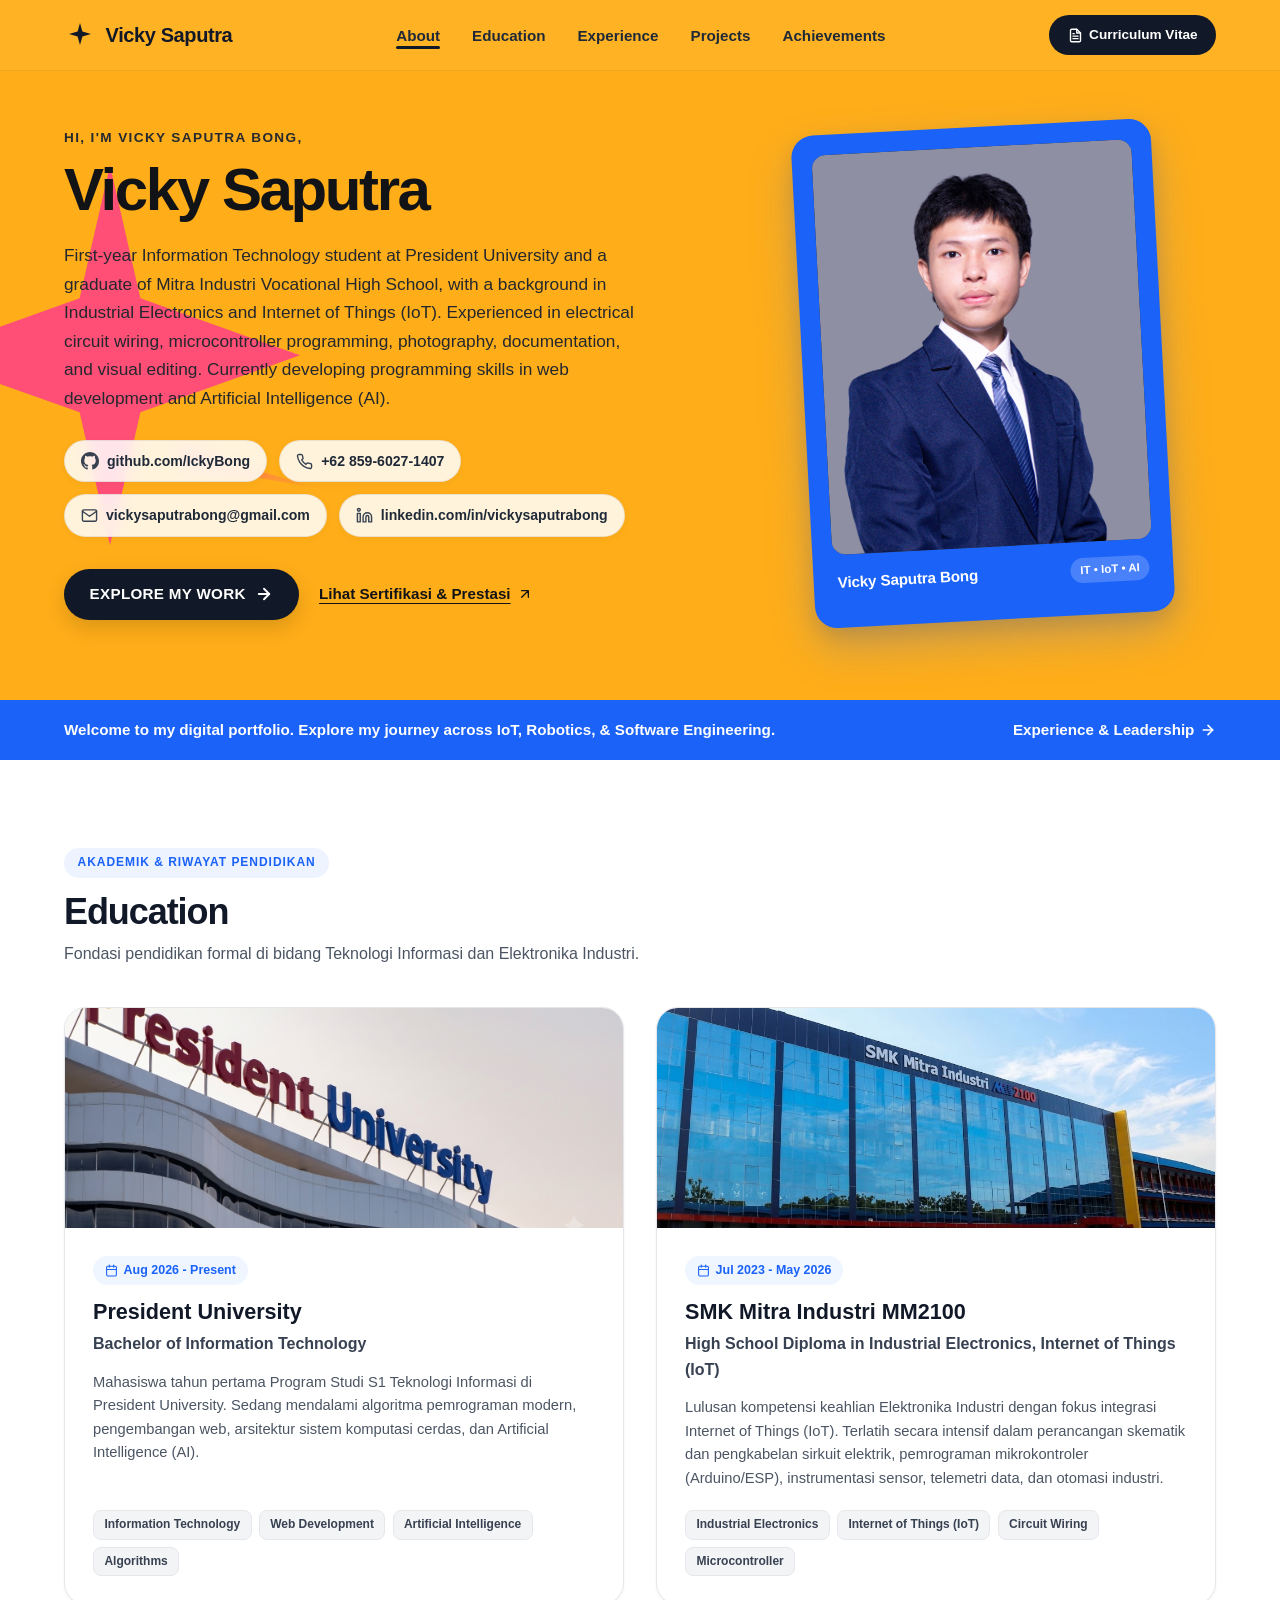
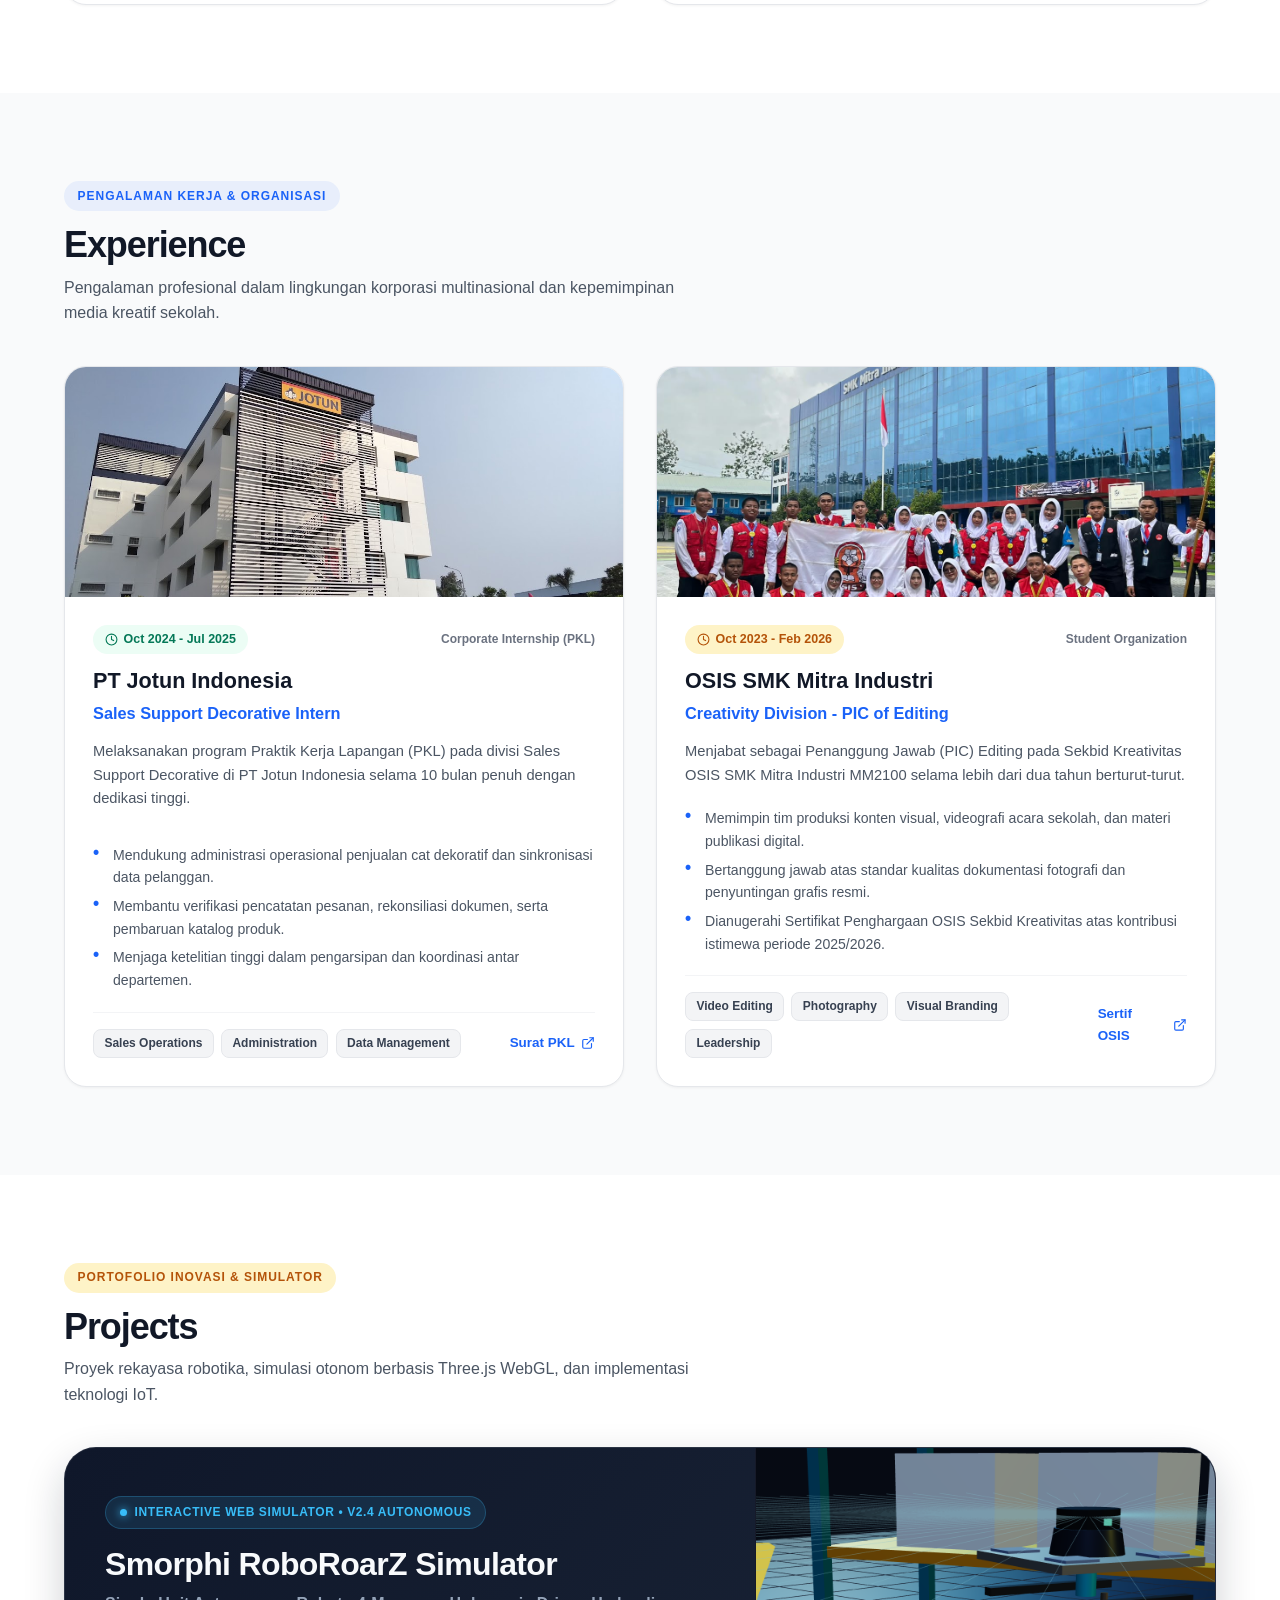
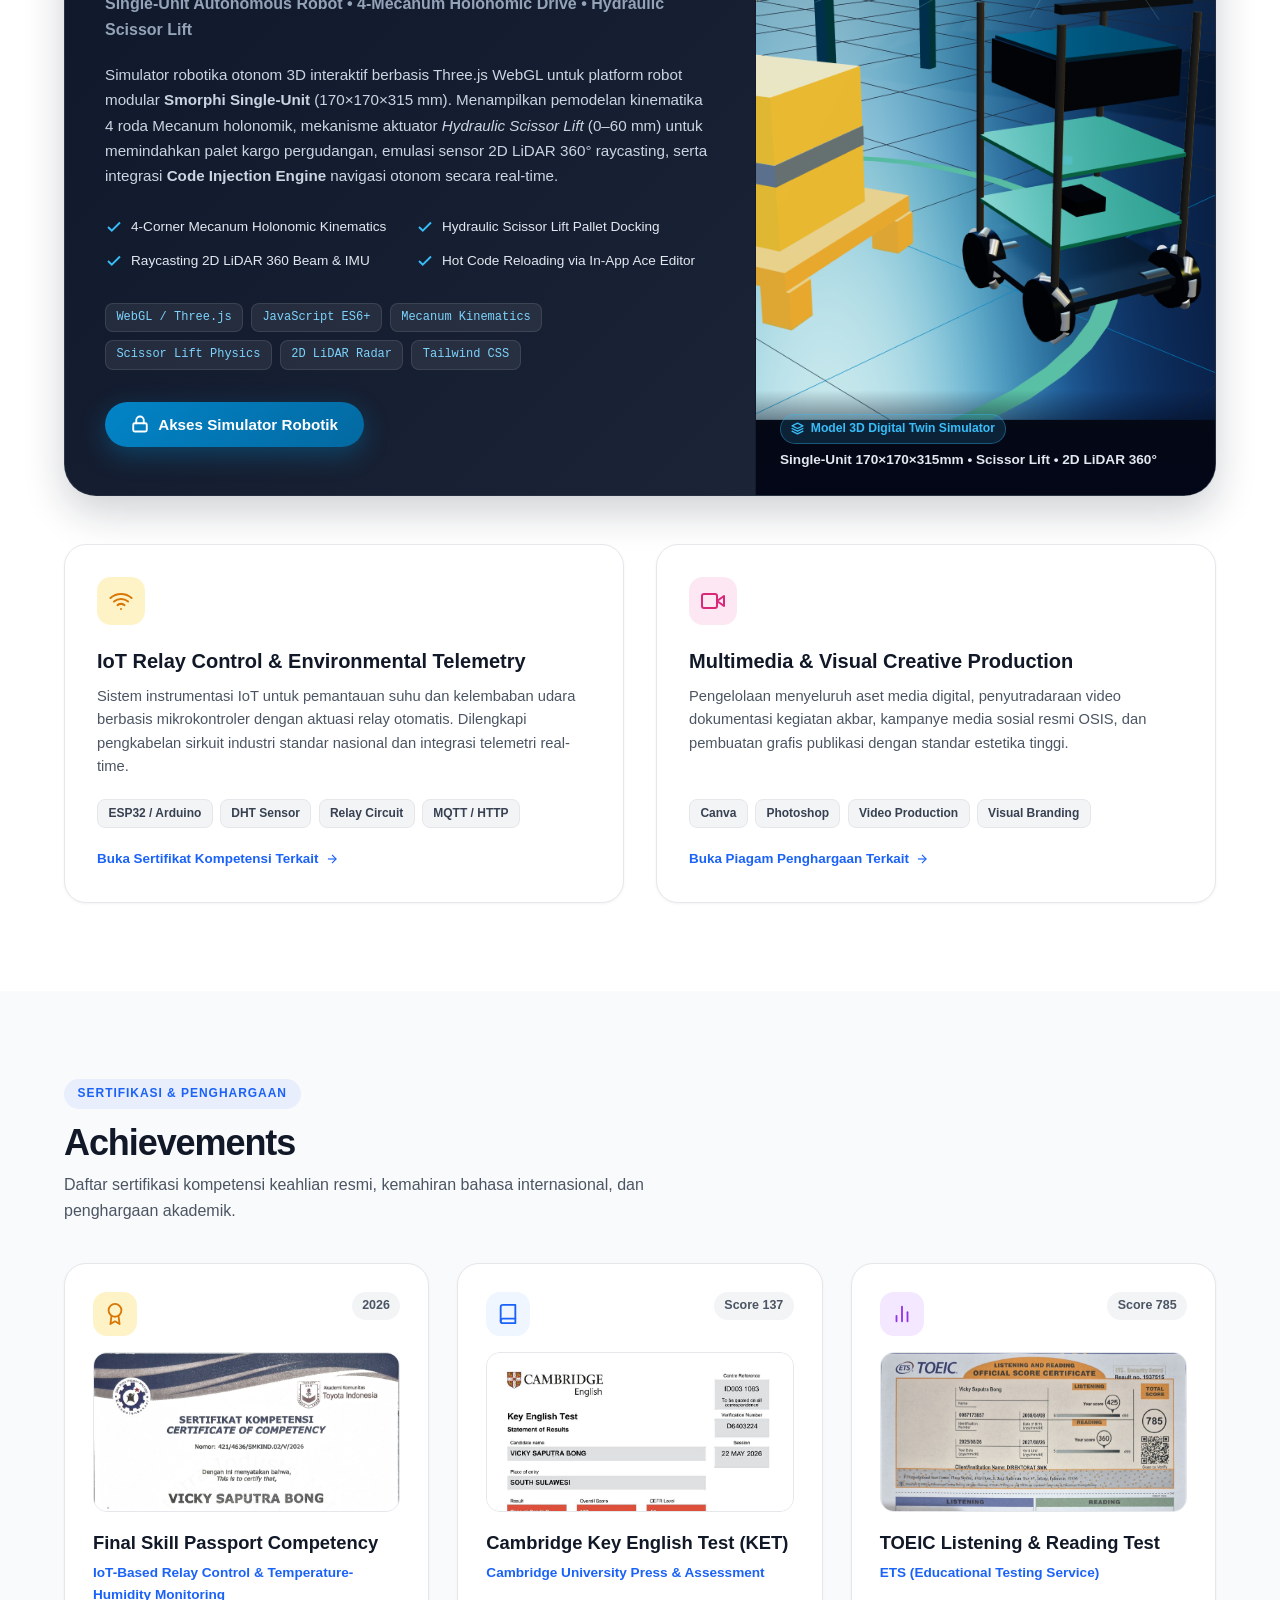
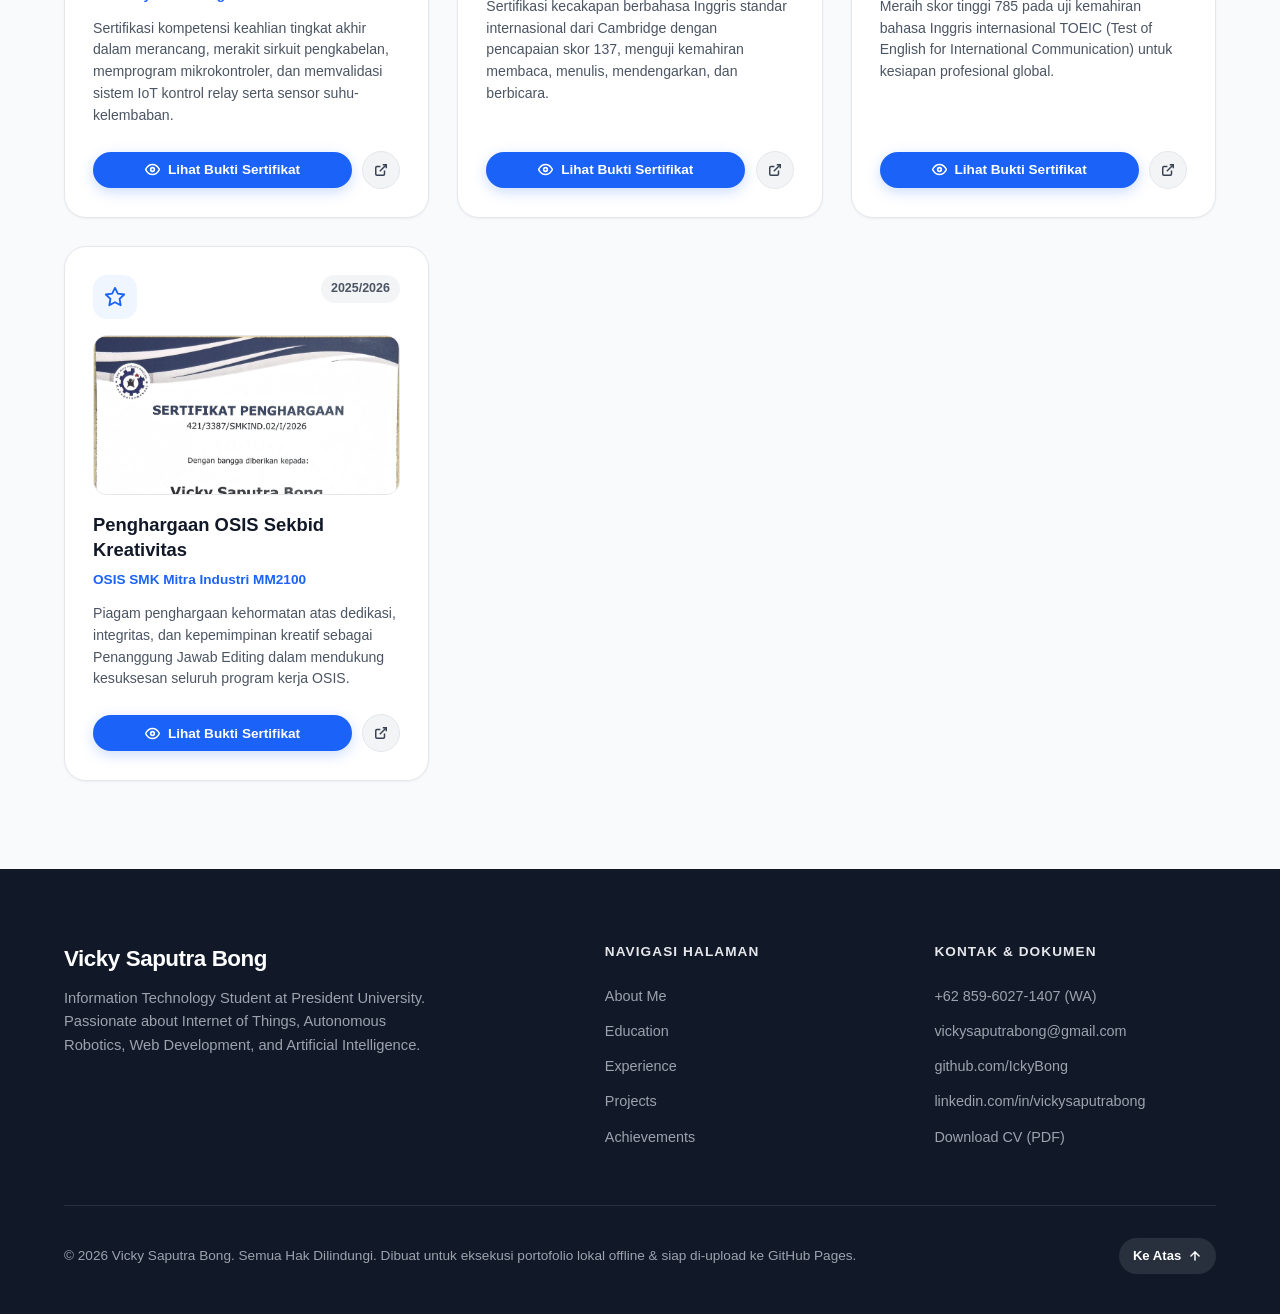
==== commit c5323a67: "Update LinkedIn link in footer adding missing link" ====
--- a/index.html
+++ b/index.html
@@ -802,7 +802,7 @@
             <li><a href="https://wa.me/6285960271407" target="_blank" class="footer-link">+62 859-6027-1407 (WA)</a></li>
             <li><a href="mailto:vickysaputrabong@gmail.com" class="footer-link">vickysaputrabong@gmail.com</a></li>
             <li><a href="https://github.com/IckyBong" target="_blank" class="footer-link">github.com/IckyBong</a></li>
-            <li><a href="https://linkedin.com/vickysaputrabong" target="_blank" class="footer-link">linkedin.com/vickysaputrabong</a></li>
+            <li><a href="https://linkedin.com/in/vickysaputrabong" target="_blank" class="footer-link">linkedin.com/in/vickysaputrabong</a></li>
             <li><a href="./assets/CV.pdf" target="_blank" class="footer-link">Download CV (PDF)</a></li>
           </ul>
         </div>
